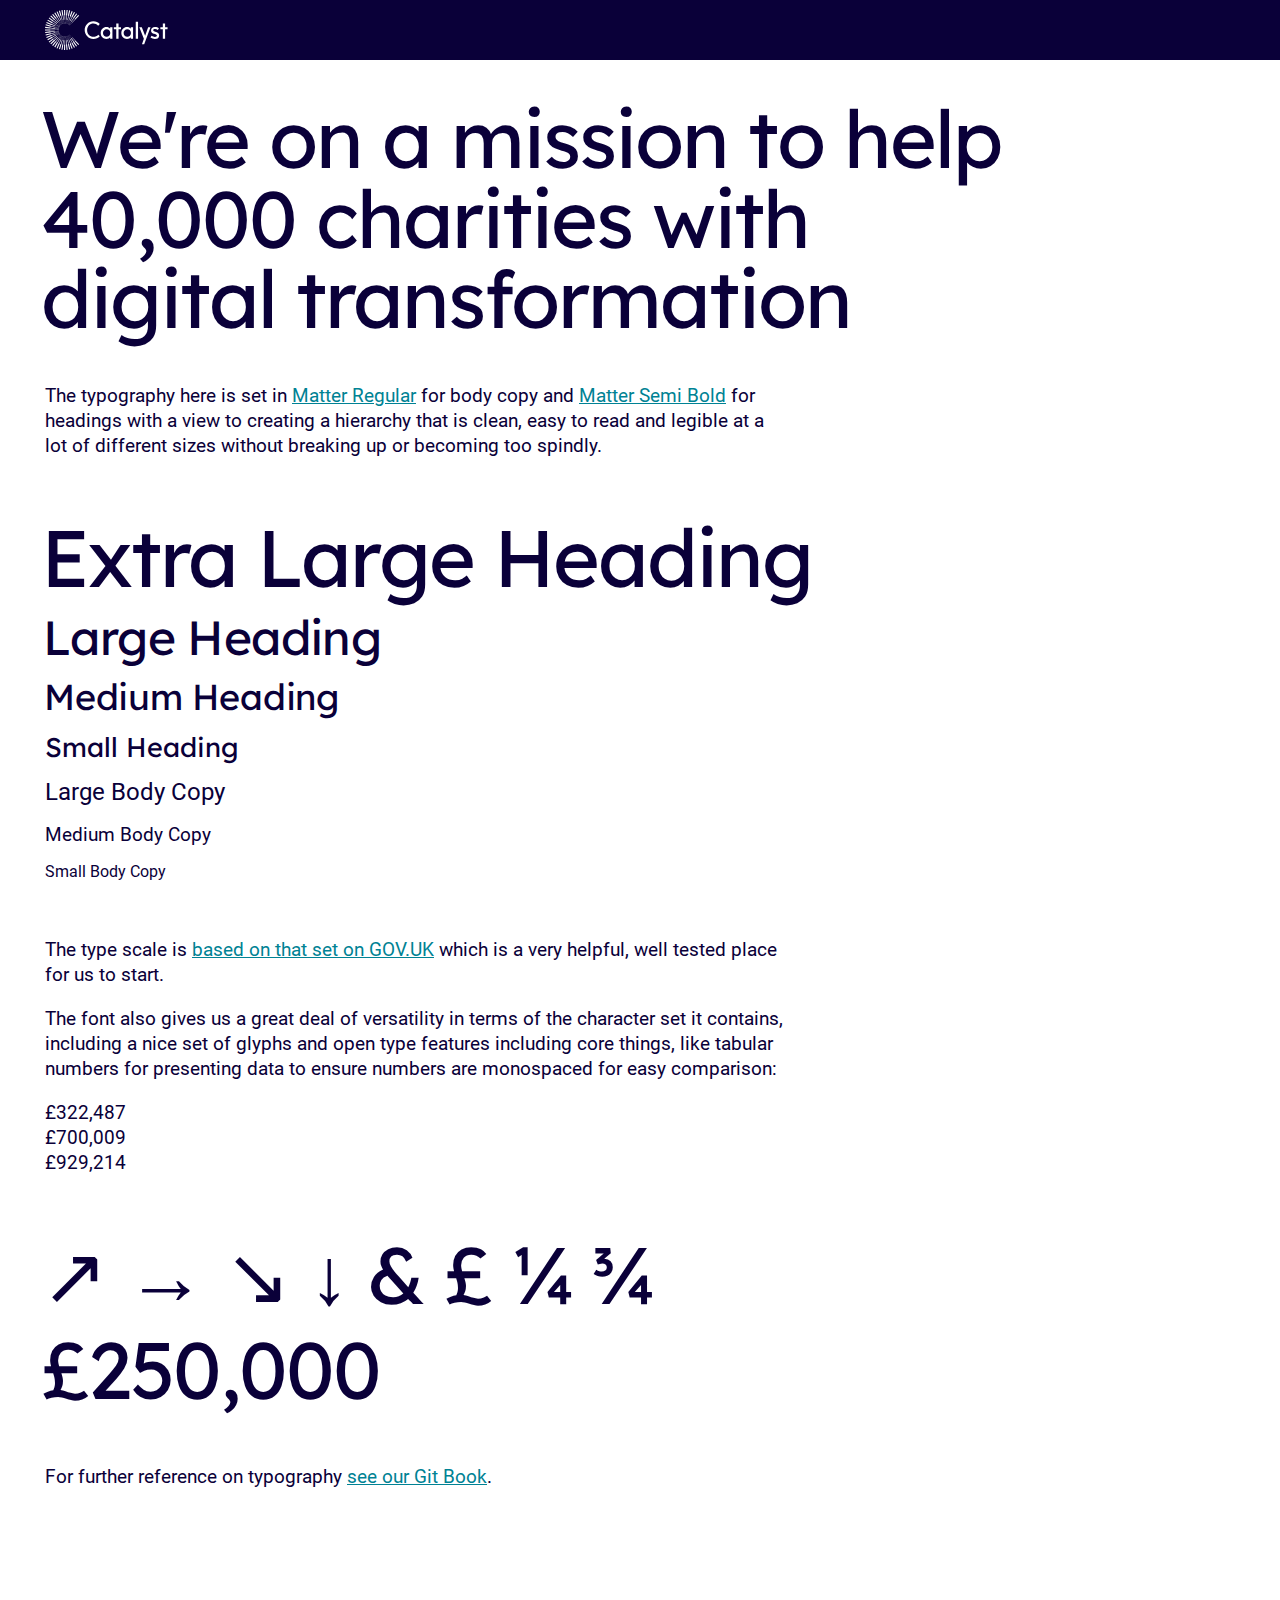
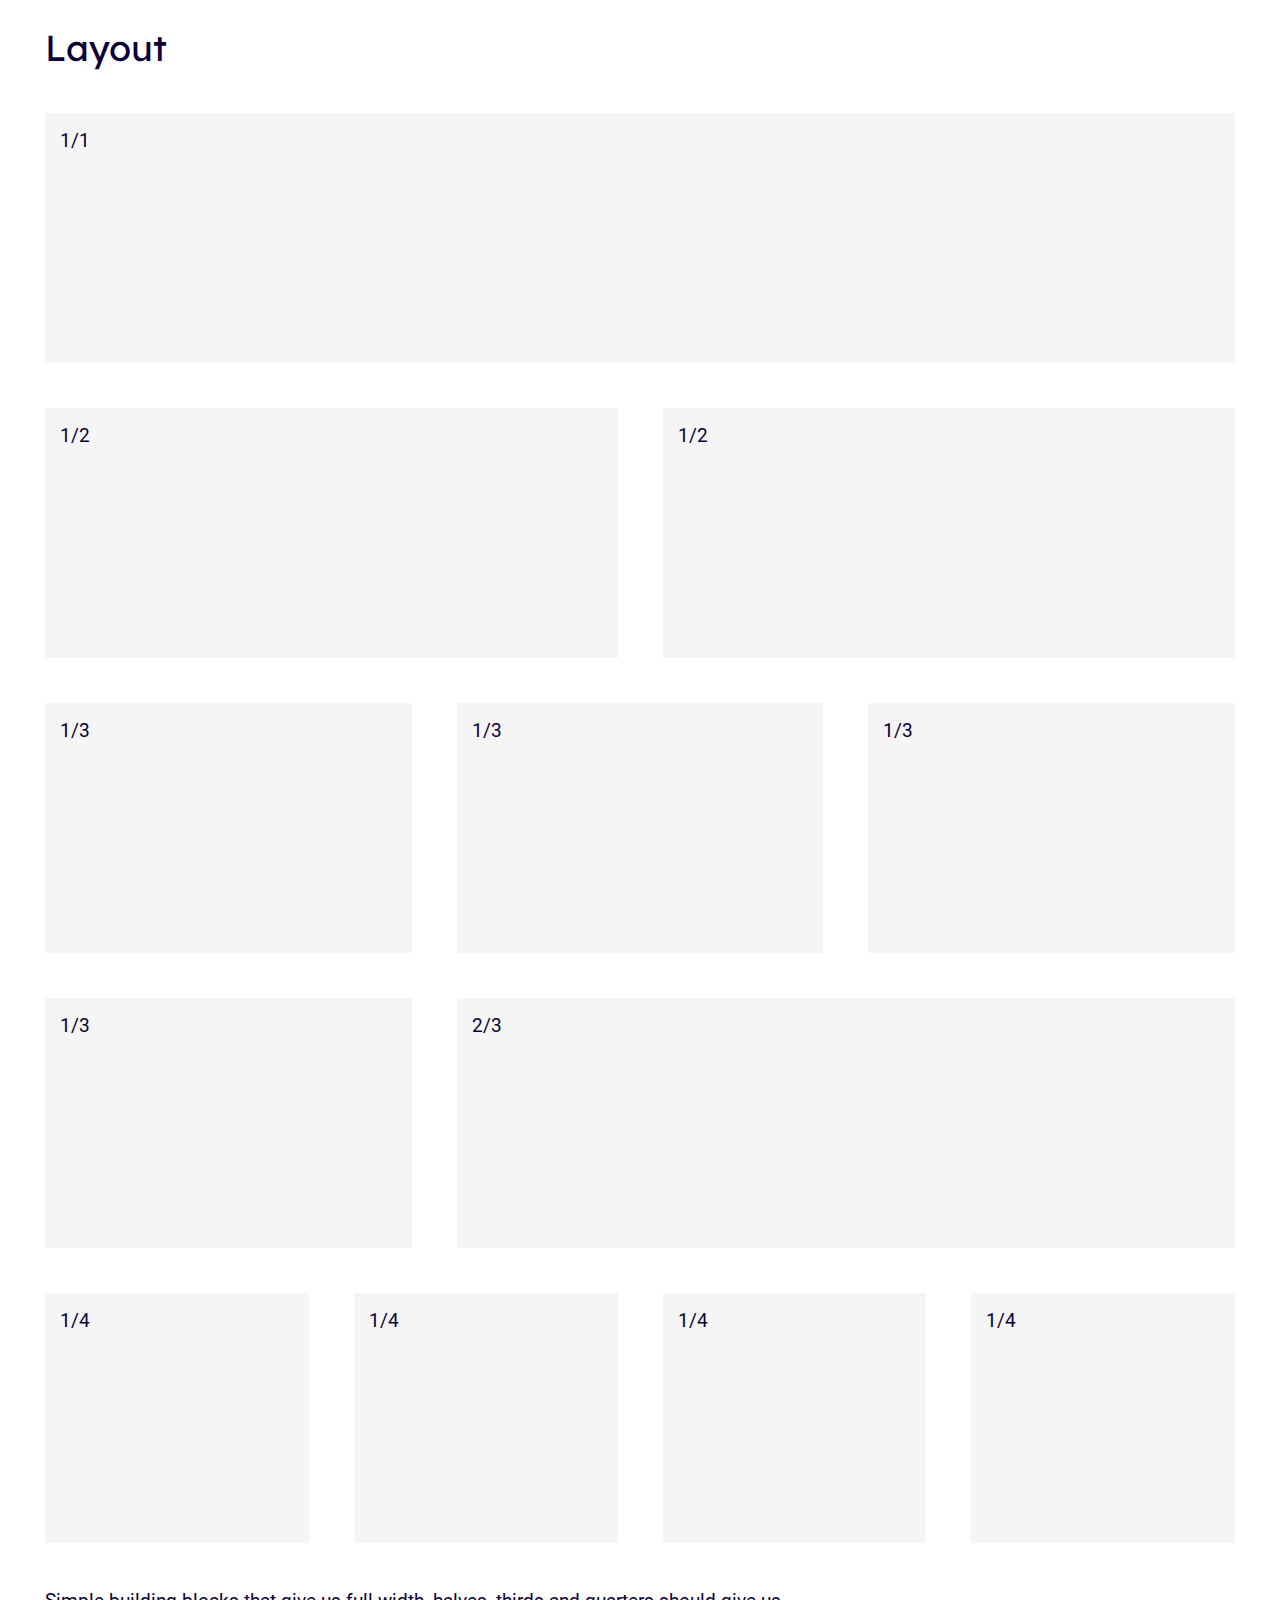
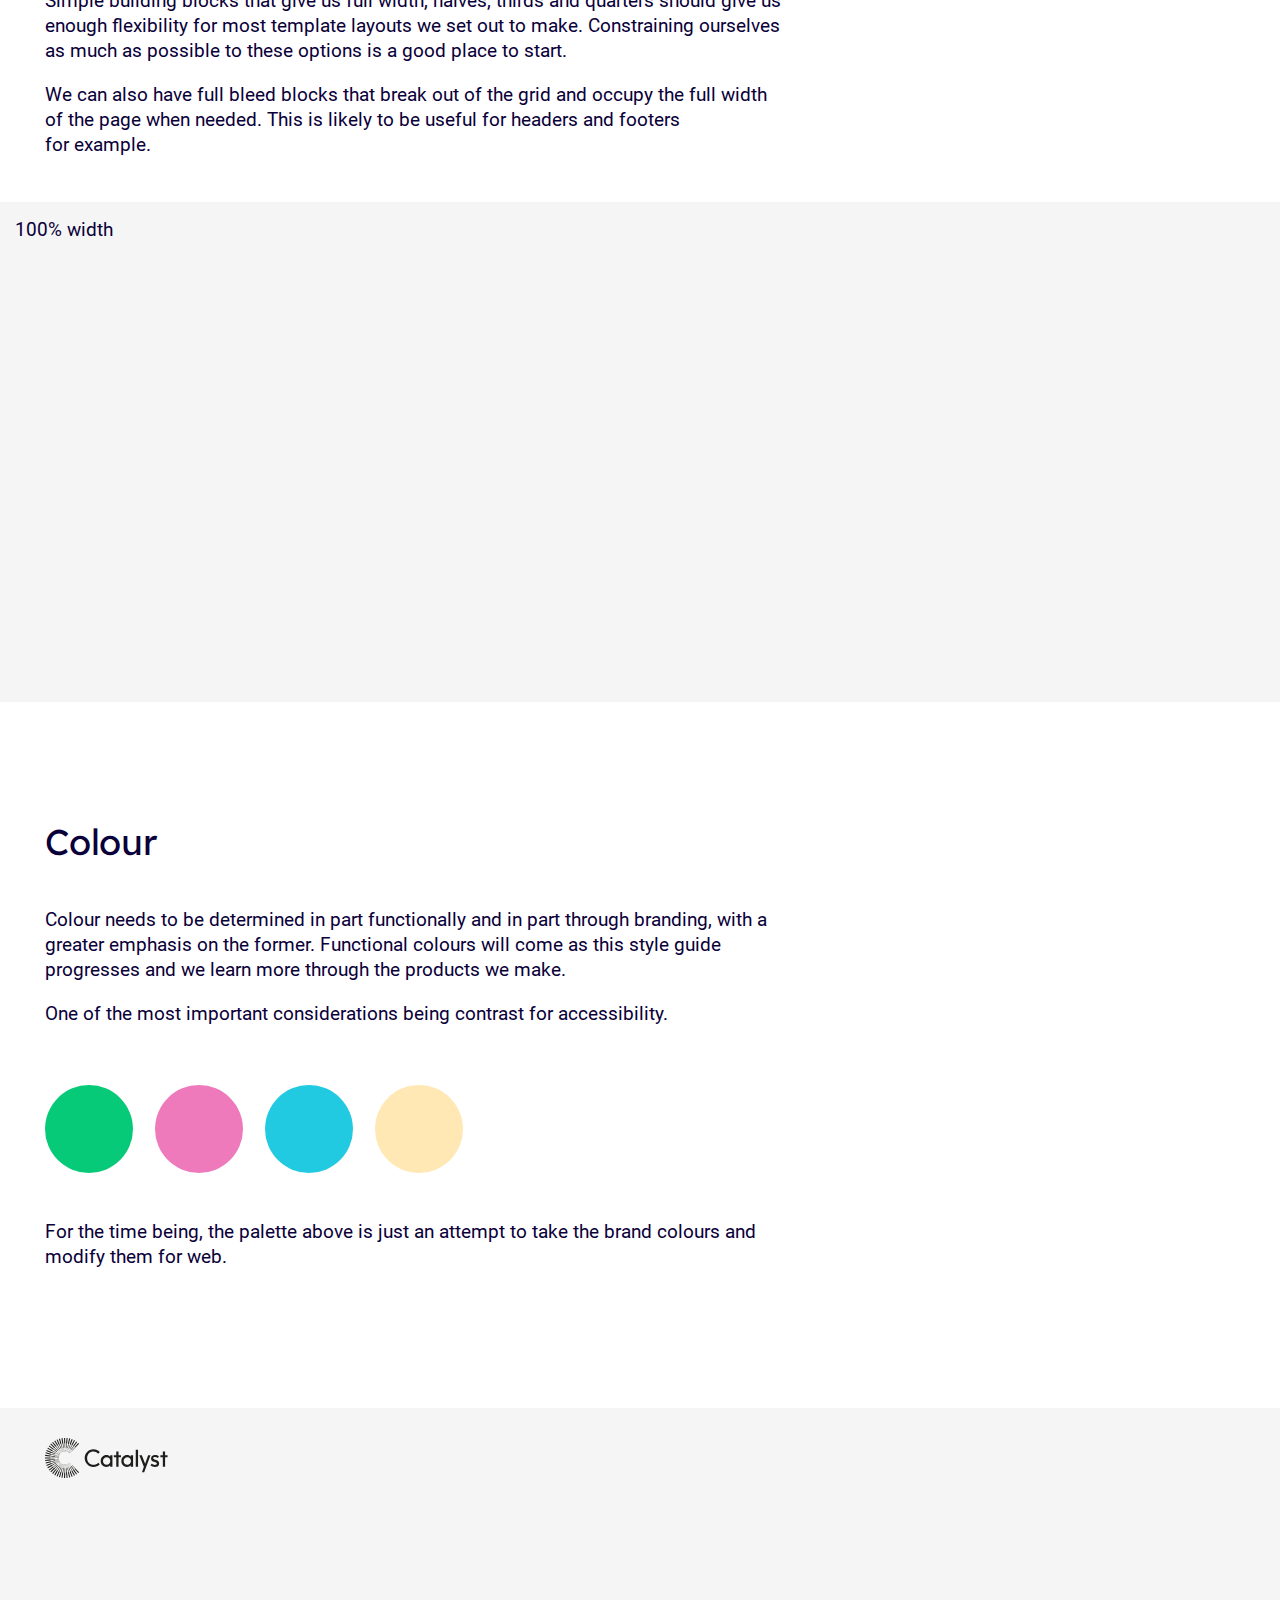
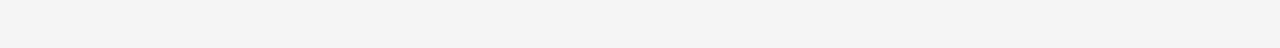
==== one-pager.html @ 68a0e873 "Update to use free Google fonts only" ====
<!doctype html>

<html lang="en">

<head>
  <meta charset="utf-8">
  <meta name="viewport" content="width=device-width, initial-scale=1.0, maximum-scale=1.0">
  <title>Catalyst — Style Guide</title>
  <meta name="description" content="">
  <meta name="author" content="">

  <link rel="stylesheet" href="assets/stylesheets/catalyst.css">

</head>

<body>

  <header class="header">
    <div class="grid-container">
      <div class="column-full-width">
        <div class="inner">
        <svg class="logo" xmlns="http://www.w3.org/2000/svg" viewBox="0 0 434.7 141.9">
          <path
            d="M32.3 35.7L18.9 22.6l2.6-2.7L35 33l-.4.4 11.1 11-.4.4 10 9.9-.4.4-10-9.9-.6.6-11.1-11-.9.9zM28.8 40l12.5 9.5.5-.6 11.1 8.5.4-.4-11.1-8.6.4-.4L30 38.5l.4-.5-15-11.3-2.3 3 15 11.3.7-1zm14.9-13.7l8 13.5.7-.4 7.1 12.1.5-.3-7.1-12.1.5-.3-8-13.5.5-.3-9.7-16.1-3.2 2L42.7 27l1-.7zm-5.5 4l9.6 12.4.7-.5 8.5 11 .5-.4-8.6-11.1.4-.3L39.7 29l.5-.4-11.7-14.7-3 2.3L37.2 31l1-.7zM18.8 71.8h15.7v-.7h14v-.6h-14v-.7H18.8V69H0v3.8h18.8v-1zm.3-6.8l15.5 2 .1-.7 13.9 1.8.1-.6-13.9-1.8.1-.7-15.6-2 .1-.9L.8 59.8l-.5 3.7L19 66l.1-1zm3.2-13.1l14.5 6 .3-.7 13 5.4.2-.5-13-5.4.2-.6-14.5-6 .3-.7L6 42.3l-1.4 3.5L22 52.9l.3-1zm-2 6.5l15.2 4 .2-.7 13.6 3.7.1-.6-13.6-3.6.2-.6-15.2-4 .2-.8-18.1-4.9-1 3.6L20 59.4l.3-1zm-.9 20.2l15.6-2-.1-.7 13.9-1.8-.1-.6-13.9 1.8-.1-.7-15.5 2-.2-.9L.4 78.1l.5 3.7 18.6-2.4-.1-.8zm70-56.6l-5.8 14.5 1 .4-5.3 13 .5.2 5.3-13 .3.1 5.8-14.6.2.1 6.7-17.5-3.5-1.3-6.8 17.5 1.6.6zm11.8 6.4l-9.3 12.5.9.6-8.5 11.2.5.4 8.5-11.2.2.2 9.4-12.6h.1l11-15.2-3-2.2-11 15.2 1.2 1.1zm-5.7-3.6l-7.6 13.6.9.5-7 12.2.5.3 7-12.2.3.1 7.6-13.6.1.1 8.9-16.5-3.2-1.8L94 24l1.5.8zm-45.8-1.6l6.1 14.4.8-.4 5.4 13 .5-.2-5.4-13 .5-.2-6.1-14.4.5-.2L44.4 5 41 6.5l7.5 17.2 1.2-.5zm56.8 9.5L95.6 43.9l.8.8-9.9 10 .4.4 33.9-34.7-2.8-2.6-12.8 13.7 1.3 1.2zM79 35.2l1 .2L76.4 49l.5.1 3.6-13.6.4.1 3.9-15.2.2.1 4.4-18.3-3.7-.9-4.4 18.3 1.5.4L79 35.2zM62.6 19.4l2.2 15.5 1-.1 1.9 13.9.6-.1-1.9-13.9.4-.1L64.6 19l.4-.1L62.2.4l-3.8.6 2.8 18.5 1.4-.1zM56 20.9L60.2 36l.9-.2 3.7 13.6.5-.1-3.7-13.6.4-.1-4.2-15.1.4-.1-5.1-18.2-3.6 1 5.2 18 1.3-.3zm18 27.7l1.8-13.9h.4l1.9-15.6h.3l2-18.7-3.8-.4-2 18.7 1.5.2-1.8 15.5 1 .1-1.8 13.9.5.2zm-48.8-2.8l13.6 7.8.4-.7 12.2 7 .3-.5-12.2-7 .3-.5-13.6-7.8.4-.6-16.3-9.3-1.9 3.3 16.3 9.3.5-1zm53 76.7l-2-15.5h-.4L74 93l-.6.1 1.8 13.9-1 .1 1.8 15.5-1.5.2 2 18.7 3.8-.4-2-18.7-.1.1zM20.8 85.2l15.2-4-.2-.6L49.4 77l-.1-.6L35.7 80l-.2-.7-15.2 4-.2-1-18.2 4.8 1 3.6 18.2-4.8-.3-.7zm50.8 22.2h-.4v-14h-.6v14h-1l-.2 15.6h-1.5l-.4 18.8 3.8.1.4-18.8h-.3l.2-15.7zm13.2 13.8L81 106l-.4.1L77 92.5l-.5.1 3.6 13.6-1 .2 3.8 15.1-1.5.4 4.4 18.3 3.7-.9-4.5-18.2-.2.1zM66.4 107l1.8-13.9-.5-.1-1.9 13.9-1-.1-2.2 15.5-1.4-.2-2.8 18.6 3.7.6 2.8-18.6-.4-.1 2.2-15.6h-.3zm36.5 5.1l-9.4-12.5-.2.2-8.5-11.2-.5.4 8.5 11.2-.9.6 9.2 12.5-1.4 1 11 15.2 3-2.2-10.8-15.2zM86.6 87l9.9 10-.8.8 10.9 11.2-1.3 1.2 12.8 13.7 2.8-2.6L87 86.6l-.4.4zm4.6 32l-5.9-14.6-.3.1-5.3-13-.5.2 5.3 13-1 .4 5.8 14.5-1.5.6 6.7 17.5 3.5-1.3-6.7-17.5-.1.1zm6.1-3l-7.6-13.7-.3.2-7-12.2-.5.3 7 12.2-.9.5 7.6 13.7-1.5.8 8.9 16.5 3.3-1.8-8.9-16.5h-.1zM67.6 0l.4 18.8h1.5l.2 15.6h1v14h.6v-14h.4l-.2-15.7h.3L71.4 0h-3.8zm-5.4 106.3l-.4-.1 3.7-13.6-.5-.1-3.8 13.5-.9-.2-4.2 15.1-1.3-.4-5.2 18 3.6 1 5.2-18-.4-.1 4.2-15.1zm-27.6 2l11.1-11-.4-.4 10-9.9-.4-.4-10 9.8-.6-.6-11.1 11-.8-.9L19 119l2.6 2.7 13.4-13-.4-.4zm-4.5-5l12.5-9.5-.4-.5 11.1-8.5-.3-.4-11.1 8.5-.5-.6-12.5 9.5-.7-.9-15 11.3 2.3 3 15-11.3-.4-.6zm-7-11.6l14.5-6-.2-.6 13-5.4-.2-.5-13 5.4-.3-.7-14.5 5.9-.4-1L4.6 96 6 99.5l17.4-7.1-.3-.7zm3.1 6l13.6-7.8-.3-.5 12.2-7-.3-.5-12.2 7-.4-.7-13.6 7.7-.5-1-16.3 9.3 1.9 3.3 16.3-9.3-.4-.5zm25.3 21.7l6.1-14.4-.5-.2 5.4-13-.5-.2-5.4 13-.8-.4-6.1 14.4-1.2-.5-7.5 17.2 3.5 1.5 7.4-17.4h-.4zm-6.1-3l8-13.5-.5-.3 7-12.2-.5-.3-7.1 12.1-.7-.4-8 13.5-1.1-.7-9.5 16.2 3.3 1.9 9.6-16.1-.5-.2zm-5.6-3.7l9.6-12.4-.4-.3 8.6-11.1-.5-.4-8.6 11.1-.7-.5-9.7 12.3-1-.8-11.6 14.8 3 2.3L40.2 113l-.4-.3zm131.6-9.9c9.7 0 17.3-3.4 23-9.8l-5.5-5.4c-4.5 4.9-10.8 7.7-17.5 7.5-11.9 0-22-10.1-22-23.5 0-14.2 10.4-23.8 22.2-23.8 7 0 12.1 2.4 17 7.7l5.8-5.4c-6.2-6.6-13.4-9.8-22.9-9.8-17.2.3-31 14.5-30.7 31.7.3 16.9 13.8 30.5 30.6 30.8zm133-1.1h8.1V61.4h-8.2l.1 4.8c-2.9-3.3-7.5-5.6-13.8-5.6-10.3 0-19.8 8.6-19.8 21 0 12.2 9.2 21.1 19.8 21.1 6.3 0 10.9-2.3 13.8-5.6v4.6zm-12.3-6.4c-7.5 0-13.1-5.9-13.1-13.7 0-7.3 5.3-13.6 13.1-13.6 7.4 0 12.8 6 12.8 13.6-.1 7.6-5.5 13.6-12.8 13.7zm29.9 6.4h8.1V41.6h-8.2l.1 60.1zm67.6 1c9.9 0 15.4-4.4 15.4-12.6 0-15.4-21-10-21-17.9 0-2.6 1.9-4.5 6.5-4.5 3.5 0 6.9 1.1 9.8 3.1l3.9-5.9c-3.4-2.8-8.6-4.4-14-4.4-8.4 0-14 4.7-14 11.9 0 15.6 20.9 9.5 20.9 18.4 0 3.4-2.7 4.7-7.2 4.7-4.3-.1-8.5-1.5-12-4.2l-3.6 6.5c4.4 3.2 9.8 4.9 15.3 4.9zm36.5-41.3V47.8H418v13.6h-8.7v7.3h8.7v33h8.1v-33h8.7v-7.3h-8.7zm-60.2 0l-10.7 29.8-11.7-29.8h-8.9l16.1 40.6-6.7 19.3h7.9l22.4-59.9h-8.4zm-134.8 40.3h8.1V61.4h-8.1l.1 4.8c-2.9-3.3-7.5-5.6-13.8-5.6-10.4 0-19.8 8.6-19.8 21 0 12.2 9.2 21.1 19.8 21.1 6.3 0 10.9-2.3 13.8-5.6l-.1 4.6zm-12.3-6.5c-7.5 0-13.1-5.9-13.1-13.7 0-7.3 5.4-13.6 13.1-13.6 7.4 0 12.8 6 12.8 13.6-.1 7.7-5.5 13.7-12.8 13.7zm42.1-33.8V47.8h-8.1v13.6h-8.6v7.3h8.6v33h8.1v-33h8.7v-7.3h-8.7z"
            fill="#fff" /></svg>
        </div>
      </div>
    </div>
  </header>

  <main class="main">
    <section class="proto-style-block typography">
      <div class="grid-container">
        <div class="column-full-width">
          <div class="inner">
            <h1 class="heading-extra-large proto-spacer">We're on a mission to help 40,000 charities with digital transformation</h1>
            <p>The typography here is set in <a href="https://displaay.net/typeface/matter/" target="_blank">Matter Regular</a> for body copy and <a href="https://displaay.net/typeface/matter/" target="_blank">Matter Semi Bold</a> for headings with a view to creating a hierarchy that is clean, easy to read and legible at a lot of different sizes without breaking up or becoming too spindly.</p>
            <div class="type">
              <p class="heading-extra-large proto-spacer">Extra Large Heading</p>
              <p class="heading-large proto-spacer">Large Heading</p>
              <p class="heading-medium proto-spacer">Medium Heading</p>
              <p class="heading-small proto-spacer">Small Heading</p>
              <p class="body-copy-large proto-spacer">Large Body Copy</p>
              <p class="body-copy-medium proto-spacer">Medium Body Copy</p>
              <p class="body-copy-small proto-spacer">Small Body Copy</p>
            </div>
            <p>The type scale is <a href="https://design-system.service.gov.uk/styles/typography/#font-override-classes" target="_blank">based on that set on GOV.UK</a> which is a very helpful, well tested place for us to start.</p>
            <p>The font also gives us a great deal of versatility in terms of the character set it contains, including a nice set of glyphs and open type features including core things, like tabular numbers for presenting data to ensure numbers are monospaced for easy&nbsp;comparison:</p>
            <p>&pound;<span class="tabular-numbers">322</span>,<span class="tabular-numbers">487</span><br />
            &pound;<span class="tabular-numbers">700</span>,<span class="tabular-numbers">009</span><br />
            &pound;<span class="tabular-numbers">929</span>,<span class="tabular-numbers">214</span></p>
            <div class="type">
              <p class="heading-extra-large proto-spacer">&#x2197; &#x2192; &#x2198; &#x2193; &#x0026; &#x00A3; &#x00BC; &#x00BE;</p>
              <p class="heading-extra-large proto-spacer">&pound;250,000</p>
            </div>
            <p>For further reference on typography <a href="https://futurefabric.gitbook.io/product-design-guidance/typography" target="_blank">see our Git Book</a>.</p>
          </div>
        </div>
      </div>
    </section>
  </main>

  <section class="proto-style-block layout">

    <div class="grid-container">
      <div class="column-full-width">
        <div class="inner">
          <h2 class="proto-spacer">Layout</h2>
        </div>
      </div>
    </div>

    <div class="grid-container">
      <div class="column-full-width">
        <div class="inner proto-background proto-spacer">
          1/1
        </div>
      </div>
    </div>

    <div class="grid-container">
      <div class="column-one-half">
        <div class="inner proto-background proto-spacer">
          1/2
        </div>
      </div>
      <div class="column-one-half">
        <div class="inner proto-background proto-spacer">
          1/2
        </div>
      </div>
    </div>

    <div class="grid-container">
      <div class="column-one-third ">
        <div class="inner proto-background proto-spacer">
          1/3
        </div>
      </div>
      <div class="column-one-third">
        <div class="inner proto-background proto-spacer">
          1/3
        </div>
      </div>
      <div class="column-one-third">
        <div class="inner proto-background proto-spacer">
          1/3
        </div>
      </div>
    </div>

    <div class="grid-container">
      <div class="column-one-third">
        <div class="inner proto-background proto-spacer">
          1/3
        </div>
      </div>
      <div class="column-two-thirds">
        <div class="inner proto-background proto-spacer">
          2/3
        </div>
      </div>
    </div>

    <div class="grid-container">
      <div class="column-one-quarter ">
        <div class="inner proto-background proto-spacer">
          1/4
        </div>
      </div>
      <div class="column-one-quarter ">
        <div class="inner proto-background proto-spacer">
          1/4
        </div>
      </div>
      <div class="column-one-quarter ">
        <div class="inner proto-background proto-spacer">
          1/4
        </div>
      </div>
      <div class="column-one-quarter ">
        <div class="inner proto-background proto-spacer">
          1/4
        </div>
      </div>
    </div>

    <div class="grid-container">
      <div class="column-full-width">
        <div class="inner proto-spacer">
          <p>Simple building blocks that give us full width, halves, thirds and quarters should give us enough flexibility for most template layouts we set out to make. Constraining ourselves as much as possible to these options is a good place to start.</p>
          <p>We can also have full bleed blocks that break out of the grid and occupy the full width of the page when needed. This is likely to be useful for headers and footers for&nbsp;example.</p>
        </div>
      </div>
    </div>

    <div class="">
      <div class="inner proto-background tall proto-spacer">
        100% width
      </div>
    </div>

  </section>
  
  <section class="proto-style-block colour">
    <div class="grid-container">
      <div class="column-full-width">
        <div class="inner">
          <h2 class="proto-spacer">Colour</h2>
          <p>Colour needs to be determined in part functionally and in part through branding, with a greater emphasis on the former. Functional colours will come as this style guide progresses and we learn more through the products we make.</p>
          <p>One of the most important considerations being contrast for accessibility.</p>
          <div class="colors">
            <div class="color-swatch color-5"></div>
            <div class="color-swatch color-2"></div>
            <div class="color-swatch color-3"></div>
            <div class="color-swatch color-4"></div>
          </div>
          <p>For the time being, the palette above is just an attempt to take the brand colours and modify them for web. </p>
        </div>
      </div>
    </div>
  </section>
  </main>

  <footer class="footer">
    <div class="grid-container">
      <div class="column-full-width">
        <div class="inner">
        <svg class="logo" xmlns="http://www.w3.org/2000/svg" viewBox="0 0 434.7 141.9">
          <path
            d="M32.3 35.7L18.9 22.6l2.6-2.7L35 33l-.4.4 11.1 11-.4.4 10 9.9-.4.4-10-9.9-.6.6-11.1-11-.9.9zM28.8 40l12.5 9.5.5-.6 11.1 8.5.4-.4-11.1-8.6.4-.4L30 38.5l.4-.5-15-11.3-2.3 3 15 11.3.7-1zm14.9-13.7l8 13.5.7-.4 7.1 12.1.5-.3-7.1-12.1.5-.3-8-13.5.5-.3-9.7-16.1-3.2 2L42.7 27l1-.7zm-5.5 4l9.6 12.4.7-.5 8.5 11 .5-.4-8.6-11.1.4-.3L39.7 29l.5-.4-11.7-14.7-3 2.3L37.2 31l1-.7zM18.8 71.8h15.7v-.7h14v-.6h-14v-.7H18.8V69H0v3.8h18.8v-1zm.3-6.8l15.5 2 .1-.7 13.9 1.8.1-.6-13.9-1.8.1-.7-15.6-2 .1-.9L.8 59.8l-.5 3.7L19 66l.1-1zm3.2-13.1l14.5 6 .3-.7 13 5.4.2-.5-13-5.4.2-.6-14.5-6 .3-.7L6 42.3l-1.4 3.5L22 52.9l.3-1zm-2 6.5l15.2 4 .2-.7 13.6 3.7.1-.6-13.6-3.6.2-.6-15.2-4 .2-.8-18.1-4.9-1 3.6L20 59.4l.3-1zm-.9 20.2l15.6-2-.1-.7 13.9-1.8-.1-.6-13.9 1.8-.1-.7-15.5 2-.2-.9L.4 78.1l.5 3.7 18.6-2.4-.1-.8zm70-56.6l-5.8 14.5 1 .4-5.3 13 .5.2 5.3-13 .3.1 5.8-14.6.2.1 6.7-17.5-3.5-1.3-6.8 17.5 1.6.6zm11.8 6.4l-9.3 12.5.9.6-8.5 11.2.5.4 8.5-11.2.2.2 9.4-12.6h.1l11-15.2-3-2.2-11 15.2 1.2 1.1zm-5.7-3.6l-7.6 13.6.9.5-7 12.2.5.3 7-12.2.3.1 7.6-13.6.1.1 8.9-16.5-3.2-1.8L94 24l1.5.8zm-45.8-1.6l6.1 14.4.8-.4 5.4 13 .5-.2-5.4-13 .5-.2-6.1-14.4.5-.2L44.4 5 41 6.5l7.5 17.2 1.2-.5zm56.8 9.5L95.6 43.9l.8.8-9.9 10 .4.4 33.9-34.7-2.8-2.6-12.8 13.7 1.3 1.2zM79 35.2l1 .2L76.4 49l.5.1 3.6-13.6.4.1 3.9-15.2.2.1 4.4-18.3-3.7-.9-4.4 18.3 1.5.4L79 35.2zM62.6 19.4l2.2 15.5 1-.1 1.9 13.9.6-.1-1.9-13.9.4-.1L64.6 19l.4-.1L62.2.4l-3.8.6 2.8 18.5 1.4-.1zM56 20.9L60.2 36l.9-.2 3.7 13.6.5-.1-3.7-13.6.4-.1-4.2-15.1.4-.1-5.1-18.2-3.6 1 5.2 18 1.3-.3zm18 27.7l1.8-13.9h.4l1.9-15.6h.3l2-18.7-3.8-.4-2 18.7 1.5.2-1.8 15.5 1 .1-1.8 13.9.5.2zm-48.8-2.8l13.6 7.8.4-.7 12.2 7 .3-.5-12.2-7 .3-.5-13.6-7.8.4-.6-16.3-9.3-1.9 3.3 16.3 9.3.5-1zm53 76.7l-2-15.5h-.4L74 93l-.6.1 1.8 13.9-1 .1 1.8 15.5-1.5.2 2 18.7 3.8-.4-2-18.7-.1.1zM20.8 85.2l15.2-4-.2-.6L49.4 77l-.1-.6L35.7 80l-.2-.7-15.2 4-.2-1-18.2 4.8 1 3.6 18.2-4.8-.3-.7zm50.8 22.2h-.4v-14h-.6v14h-1l-.2 15.6h-1.5l-.4 18.8 3.8.1.4-18.8h-.3l.2-15.7zm13.2 13.8L81 106l-.4.1L77 92.5l-.5.1 3.6 13.6-1 .2 3.8 15.1-1.5.4 4.4 18.3 3.7-.9-4.5-18.2-.2.1zM66.4 107l1.8-13.9-.5-.1-1.9 13.9-1-.1-2.2 15.5-1.4-.2-2.8 18.6 3.7.6 2.8-18.6-.4-.1 2.2-15.6h-.3zm36.5 5.1l-9.4-12.5-.2.2-8.5-11.2-.5.4 8.5 11.2-.9.6 9.2 12.5-1.4 1 11 15.2 3-2.2-10.8-15.2zM86.6 87l9.9 10-.8.8 10.9 11.2-1.3 1.2 12.8 13.7 2.8-2.6L87 86.6l-.4.4zm4.6 32l-5.9-14.6-.3.1-5.3-13-.5.2 5.3 13-1 .4 5.8 14.5-1.5.6 6.7 17.5 3.5-1.3-6.7-17.5-.1.1zm6.1-3l-7.6-13.7-.3.2-7-12.2-.5.3 7 12.2-.9.5 7.6 13.7-1.5.8 8.9 16.5 3.3-1.8-8.9-16.5h-.1zM67.6 0l.4 18.8h1.5l.2 15.6h1v14h.6v-14h.4l-.2-15.7h.3L71.4 0h-3.8zm-5.4 106.3l-.4-.1 3.7-13.6-.5-.1-3.8 13.5-.9-.2-4.2 15.1-1.3-.4-5.2 18 3.6 1 5.2-18-.4-.1 4.2-15.1zm-27.6 2l11.1-11-.4-.4 10-9.9-.4-.4-10 9.8-.6-.6-11.1 11-.8-.9L19 119l2.6 2.7 13.4-13-.4-.4zm-4.5-5l12.5-9.5-.4-.5 11.1-8.5-.3-.4-11.1 8.5-.5-.6-12.5 9.5-.7-.9-15 11.3 2.3 3 15-11.3-.4-.6zm-7-11.6l14.5-6-.2-.6 13-5.4-.2-.5-13 5.4-.3-.7-14.5 5.9-.4-1L4.6 96 6 99.5l17.4-7.1-.3-.7zm3.1 6l13.6-7.8-.3-.5 12.2-7-.3-.5-12.2 7-.4-.7-13.6 7.7-.5-1-16.3 9.3 1.9 3.3 16.3-9.3-.4-.5zm25.3 21.7l6.1-14.4-.5-.2 5.4-13-.5-.2-5.4 13-.8-.4-6.1 14.4-1.2-.5-7.5 17.2 3.5 1.5 7.4-17.4h-.4zm-6.1-3l8-13.5-.5-.3 7-12.2-.5-.3-7.1 12.1-.7-.4-8 13.5-1.1-.7-9.5 16.2 3.3 1.9 9.6-16.1-.5-.2zm-5.6-3.7l9.6-12.4-.4-.3 8.6-11.1-.5-.4-8.6 11.1-.7-.5-9.7 12.3-1-.8-11.6 14.8 3 2.3L40.2 113l-.4-.3zm131.6-9.9c9.7 0 17.3-3.4 23-9.8l-5.5-5.4c-4.5 4.9-10.8 7.7-17.5 7.5-11.9 0-22-10.1-22-23.5 0-14.2 10.4-23.8 22.2-23.8 7 0 12.1 2.4 17 7.7l5.8-5.4c-6.2-6.6-13.4-9.8-22.9-9.8-17.2.3-31 14.5-30.7 31.7.3 16.9 13.8 30.5 30.6 30.8zm133-1.1h8.1V61.4h-8.2l.1 4.8c-2.9-3.3-7.5-5.6-13.8-5.6-10.3 0-19.8 8.6-19.8 21 0 12.2 9.2 21.1 19.8 21.1 6.3 0 10.9-2.3 13.8-5.6v4.6zm-12.3-6.4c-7.5 0-13.1-5.9-13.1-13.7 0-7.3 5.3-13.6 13.1-13.6 7.4 0 12.8 6 12.8 13.6-.1 7.6-5.5 13.6-12.8 13.7zm29.9 6.4h8.1V41.6h-8.2l.1 60.1zm67.6 1c9.9 0 15.4-4.4 15.4-12.6 0-15.4-21-10-21-17.9 0-2.6 1.9-4.5 6.5-4.5 3.5 0 6.9 1.1 9.8 3.1l3.9-5.9c-3.4-2.8-8.6-4.4-14-4.4-8.4 0-14 4.7-14 11.9 0 15.6 20.9 9.5 20.9 18.4 0 3.4-2.7 4.7-7.2 4.7-4.3-.1-8.5-1.5-12-4.2l-3.6 6.5c4.4 3.2 9.8 4.9 15.3 4.9zm36.5-41.3V47.8H418v13.6h-8.7v7.3h8.7v33h8.1v-33h8.7v-7.3h-8.7zm-60.2 0l-10.7 29.8-11.7-29.8h-8.9l16.1 40.6-6.7 19.3h7.9l22.4-59.9h-8.4zm-134.8 40.3h8.1V61.4h-8.1l.1 4.8c-2.9-3.3-7.5-5.6-13.8-5.6-10.4 0-19.8 8.6-19.8 21 0 12.2 9.2 21.1 19.8 21.1 6.3 0 10.9-2.3 13.8-5.6l-.1 4.6zm-12.3-6.5c-7.5 0-13.1-5.9-13.1-13.7 0-7.3 5.4-13.6 13.1-13.6 7.4 0 12.8 6 12.8 13.6-.1 7.7-5.5 13.7-12.8 13.7zm42.1-33.8V47.8h-8.1v13.6h-8.6v7.3h8.6v33h8.1v-33h8.7v-7.3h-8.7z"
            fill="#1e1e1c" /></svg>
        </div>
      </div>
    </div>
  </footer>

</body>

</html>


<!-- <h1 class="extra-large">Heading extra large</h1>
<h1>Heading large</h1>
<p>You can add your own services to this library and tell us what common patterns they use. There’s also an opportunity
  to
  provide extra details like what <a href="#">steps they include</a>, what type of organisation they sit in or what type
  of life event
  they are part of.</p>

<div class="colors">
  <div class="color-swatch color-5"></div>
  <div class="color-swatch color-2"></div>
  <div class="color-swatch color-3"></div>
  <div class="color-swatch color-4"></div>
</div>


<h2>&#x2198; Heading medium</h2>
<p>You can add your own services to this library and tell us what common patterns they use. There’s also an opportunity
  to
  provide extra details like what <a href="#">steps they include</a>, what type of organisation they sit in or what type
  of life event
  they are part of.</p>
<h3>Heading small</h3>
<p>You can add your own services to this library and tell us what common patterns they use. There’s also an opportunity
  to
  provide extra details like what <a href="#">steps they include</a>, what type of organisation they sit in or what type
  of life event
  they are part of.</p>
<p class="small">You can add your own services to this library.</p>

<ul>
  <li>List item 1</li>
  <li>List item 2
    <ul>
      <li>List item 2.1</li>
      <li>List item 2.2</li>
    </ul>
  </li>
  <li>List item 3</li>
</ul> -->
---- assets/stylesheets/catalyst.css ----
.color-1 {
  background-color: #ff5c5c; }

.color-2 {
  background-color: #ee7abb; }

.color-3 {
  background-color: #22cae1; }

.color-4 {
  background-color: #ffe8b4; }

.color-5 {
  background-color: #07ca78; }

/* http://meyerweb.com/eric/tools/css/reset/ 
   v2.0b1 | 201101 
   NOTE: WORK IN PROGRESS
   USE WITH CAUTION AND TEST WITH ABANDON */
html, body, div, span, applet, object, iframe,
h1, h2, h3, h4, h5, h6, p, blockquote, pre,
a, abbr, acronym, address, big, cite, code,
del, dfn, em, img, ins, kbd, q, s, samp,
small, strike, strong, sub, sup, tt, var,
b, u, i, center,
dl, dt, dd, ol, ul, li,
fieldset, form, label, legend,
table, caption, tbody, tfoot, thead, tr, th, td,
article, aside, canvas, details, figcaption, figure,
footer, header, hgroup, menu, nav, section, summary,
time, mark, audio, video {
  margin: 0;
  padding: 0;
  border: 0;
  outline: 0;
  font: inherit;
  vertical-align: baseline; }

/* HTML5 display-role reset for older browsers */
article, aside, details, figcaption, figure,
footer, header, hgroup, menu, nav, section {
  display: block; }

body {
  line-height: 1; }

blockquote, q {
  quotes: none; }

blockquote:before, blockquote:after,
q:before, q:after {
  content: '';
  content: none; }

:focus {
  outline: -webkit-focus-ring-color auto 5px; }

/* remember to highlight inserts somehow! */
ins {
  text-decoration: none; }

del {
  text-decoration: line-through; }

table {
  border-collapse: collapse;
  border-spacing: 0; }

* {
  box-sizing: border-box;
  image-rendering: optimizeQuality;
  text-size-adjust: none;
  text-rendering: optimizeLegibility;
  -moz-osx-font-smoothing: grayscale;
  -webkit-font-smoothing: antialiased; }

.grid-container {
  margin: 0 auto;
  max-width: 1280px;
  padding: 0 7.5px; }
  @media screen and (min-width: 600px) {
    .grid-container {
      padding: 0 15px; } }
  @media screen and (min-width: 960px) {
    .grid-container {
      padding: 0 22.5px; } }
  @media screen and (min-width: 1200px) {
    .grid-container {
      padding: 0 22.5px; } }
  .grid-container:after {
    content: "";
    display: table;
    clear: both; }
  .grid-container [class*='column-'],
  .grid-container .grid-column {
    float: left;
    padding: 0 7.5px; }
    @media screen and (min-width: 600px) {
      .grid-container [class*='column-'],
      .grid-container .grid-column {
        padding: 0 15px; } }
    @media screen and (min-width: 960px) {
      .grid-container [class*='column-'],
      .grid-container .grid-column {
        padding: 0 22.5px; } }
    @media screen and (min-width: 1200px) {
      .grid-container [class*='column-'],
      .grid-container .grid-column {
        padding: 0 22.5px; } }

.column-full-width {
  width: 100%; }

.column-one-half {
  width: 50%; }

.column-one-third {
  width: 33.33%; }

.column-two-thirds {
  width: 66.66%; }

.column-one-quarter {
  width: 25%; }

.column-three-quarters {
  width: 75%; }

@font-face {
  font-family: 'Montserrat-Light';
  font-weight: 400;
  font-style: normal;
  src: url("../fonts/Montserrat-Light.ttf") format("truetype"); }

@font-face {
  font-family: 'Montserrat-Regular';
  font-weight: 400;
  font-style: normal;
  src: url("../fonts/Montserrat-Regular.ttf") format("truetype"); }

@font-face {
  font-family: 'Montserrat-Bold';
  font-weight: 700;
  font-style: normal;
  src: url("../fonts/Montserrat-Bold.ttf") format("truetype"); }

@font-face {
  font-family: 'Matter-Regular';
  font-weight: 400;
  font-style: normal;
  src: url("../fonts/Matter-Regular.woff2") format("woff2"), url("../fonts/Matter-Regular.woff") format("woff"); }

@font-face {
  font-family: 'Matter-SemiBold';
  font-weight: 400;
  font-style: normal;
  src: url("../fonts/Matter-SemiBold.woff2") format("woff2"), url("../fonts/Matter-SemiBold.woff") format("woff"); }

@font-face {
  font-family: 'Questrial-Regular';
  font-weight: 400;
  font-style: normal;
  src: url("../fonts/Questrial-Regular.ttf") format("truetype"); }

@font-face {
  font-family: 'Roboto-Regular';
  font-weight: 400;
  font-style: normal;
  src: url("../fonts/Roboto-Regular.ttf") format("truetype"); }

@font-face {
  font-family: 'Roboto-Medium';
  font-weight: 400;
  font-style: normal;
  src: url("../fonts/Roboto-Medium.ttf") format("truetype"); }

@font-face {
  font-family: 'LexendDeca-Regular';
  font-weight: 400;
  font-style: normal;
  src: url("../fonts/LexendDeca-Regular.ttf") format("truetype"); }

body {
  font-size: 16px;
  line-height: 20px;
  color: #0a0039;
  font-family: "Roboto-Regular", -apple-system, BlinkMacSystemFont, "Helvetica Neue", Helvetica, Arial, sans-serif;
  margin: 0; }
  @media screen and (min-width: 600px) {
    body {
      font-size: 19px;
      line-height: 25px; } }

.logo {
  display: block;
  height: 40px; }

.header {
  padding: 10px 0;
  margin-bottom: 2em;
  max-height: 60px;
  background-color: #0a0039; }

.footer {
  padding: 30px 0;
  margin-top: 2em;
  min-height: 240px;
  background-color: #f5f5f5; }

.type,
.colors {
  display: inline-block;
  margin-top: 40px;
  margin-bottom: 40px; }

.type p {
  margin-bottom: 15px; }

.color-swatch {
  border-radius: 50%;
  display: block;
  float: left;
  width: 44px;
  height: 44px;
  margin-right: 11px; }
  @media screen and (min-width: 960px) {
    .color-swatch {
      height: 88px;
      width: 88px;
      margin-right: 22px; } }

.body-copy-small {
  font-size: 14px;
  line-height: 20px;
  margin-bottom: 0; }
  @media screen and (min-width: 600px) {
    .body-copy-small {
      font-size: 16px;
      line-height: 20px; } }

.body-copy-medium {
  font-size: 16px;
  line-height: 20px;
  margin-bottom: 0; }
  @media screen and (min-width: 600px) {
    .body-copy-medium {
      font-size: 19px;
      line-height: 25px; } }

.body-copy-large {
  font-size: 19px;
  line-height: 25px;
  margin-bottom: 0; }
  @media screen and (min-width: 600px) {
    .body-copy-large {
      font-size: 24px;
      line-height: 30px; } }

.heading-small {
  font-feature-settings: "salt" on;
  font-size: 24px;
  line-height: 30px;
  font-family: "LexendDeca-Regular", -apple-system, BlinkMacSystemFont, "Helvetica Neue", Helvetica, Arial, sans-serif;
  margin-bottom: 0; }
  @media screen and (min-width: 600px) {
    .heading-small {
      font-size: 27px;
      line-height: 30px; } }

.heading-medium {
  font-feature-settings: "salt" on;
  font-size: 27px;
  line-height: 30px;
  font-family: "LexendDeca-Regular", -apple-system, BlinkMacSystemFont, "Helvetica Neue", Helvetica, Arial, sans-serif;
  margin-left: -1px;
  margin-bottom: 0; }
  @media screen and (min-width: 600px) {
    .heading-medium {
      font-size: 36px;
      line-height: 40px;
      letter-spacing: -0.006125em; } }

.heading-large {
  font-feature-settings: "salt" on;
  font-size: 36px;
  line-height: 40px;
  font-family: "LexendDeca-Regular", -apple-system, BlinkMacSystemFont, "Helvetica Neue", Helvetica, Arial, sans-serif;
  margin-left: -2px;
  margin-bottom: 0; }
  @media screen and (min-width: 600px) {
    .heading-large {
      font-size: 48px;
      line-height: 50px;
      letter-spacing: -0.0125em; } }

.heading-extra-large {
  font-feature-settings: "salt" on;
  font-size: 48px;
  line-height: 50px;
  font-family: "LexendDeca-Regular", -apple-system, BlinkMacSystemFont, "Helvetica Neue", Helvetica, Arial, sans-serif;
  margin-left: -4px;
  margin-bottom: 0;
  max-width: 960px; }
  @media screen and (min-width: 600px) {
    .heading-extra-large {
      font-size: 80px;
      line-height: 80px;
      letter-spacing: -0.025em; } }

.ui-copy {
  font-size: 14px;
  line-height: 20px;
  font-family: "LexendDeca-Regular", -apple-system, BlinkMacSystemFont, "Helvetica Neue", Helvetica, Arial, sans-serif;
  text-transform: uppercase;
  letter-spacing: 1px; }

.tabular-numbers {
  font-variant-numeric: tabular-nums; }

h1 {
  font-feature-settings: "salt" on;
  font-size: 36px;
  line-height: 40px;
  font-family: "LexendDeca-Regular", -apple-system, BlinkMacSystemFont, "Helvetica Neue", Helvetica, Arial, sans-serif;
  margin-bottom: 0.5em; }
  @media screen and (min-width: 600px) {
    h1 {
      font-size: 48px;
      line-height: 50px;
      letter-spacing: -0.0125em; } }
  h1.extra-large {
    font-feature-settings: "salt" on;
    font-size: 48px;
    line-height: 50px; }
    @media screen and (min-width: 600px) {
      h1.extra-large {
        font-size: 80px;
        line-height: 80px;
        letter-spacing: -0.025em; } }

h2 {
  font-feature-settings: "salt" on;
  font-size: 27px;
  line-height: 30px;
  font-family: "LexendDeca-Regular", -apple-system, BlinkMacSystemFont, "Helvetica Neue", Helvetica, Arial, sans-serif;
  margin-bottom: 1em; }
  @media screen and (min-width: 600px) {
    h2 {
      font-size: 36px;
      line-height: 40px;
      letter-spacing: -0.006125em; } }

h3 {
  font-feature-settings: "salt" on;
  font-size: 24px;
  line-height: 30px;
  font-family: "LexendDeca-Regular", -apple-system, BlinkMacSystemFont, "Helvetica Neue", Helvetica, Arial, sans-serif;
  margin-bottom: 0.5em; }
  @media screen and (min-width: 600px) {
    h3 {
      font-size: 27px;
      line-height: 30px; } }

p {
  font-size: 16px;
  line-height: 20px;
  margin-bottom: 1em;
  max-width: 740px; }
  @media screen and (min-width: 600px) {
    p {
      font-size: 19px;
      line-height: 25px; } }

ul {
  margin-left: 20px;
  margin-bottom: 1em; }

ul ul {
  margin-bottom: 0; }

a {
  color: #008294;
  text-decoration: underline; }

.small {
  font-size: 14px;
  line-height: 20px; }
  @media screen and (min-width: 600px) {
    .small {
      font-size: 16px;
      line-height: 20px; } }

.proto-style-block {
  display: block;
  margin-bottom: 120px; }

.proto-spacer {
  margin-bottom: 45px; }

.proto-background {
  min-height: 250px;
  padding: 15px;
  background-color: #f5f5f5; }
  .proto-background.tall {
    min-height: 500px; }
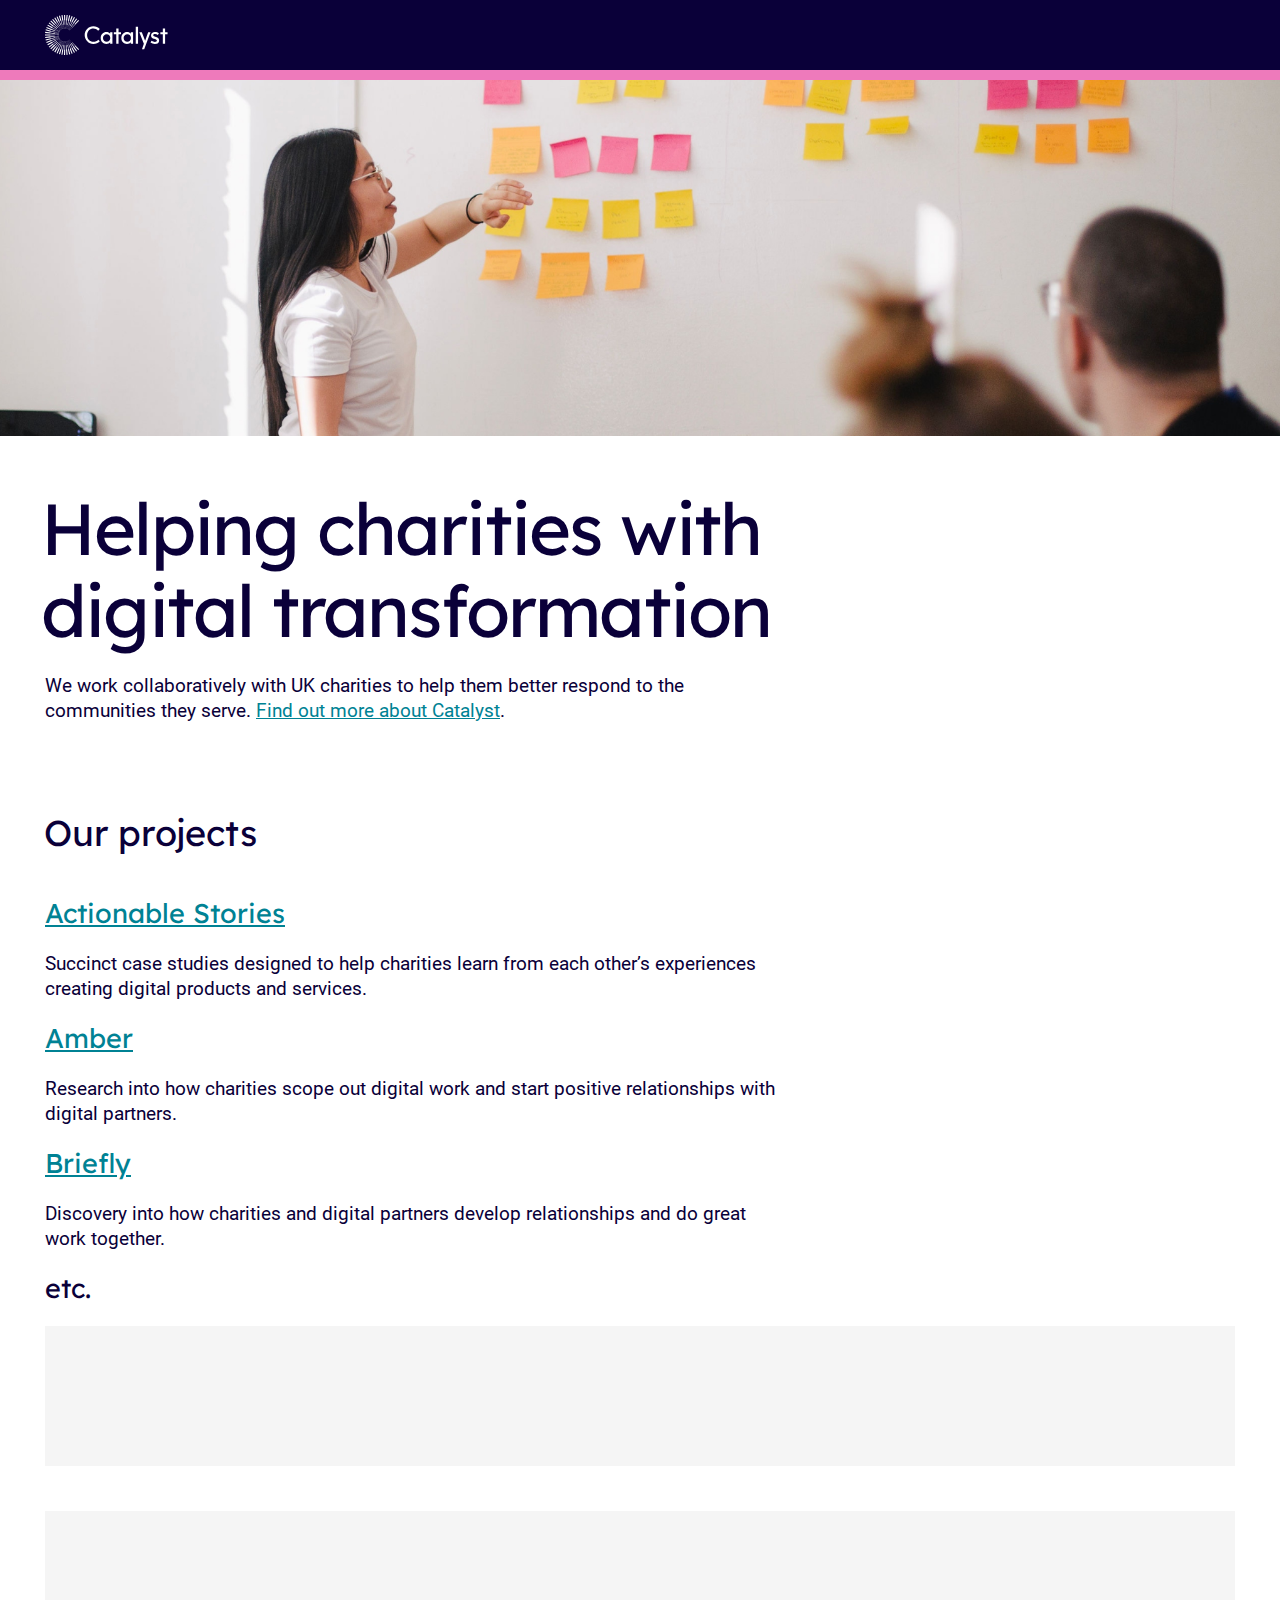
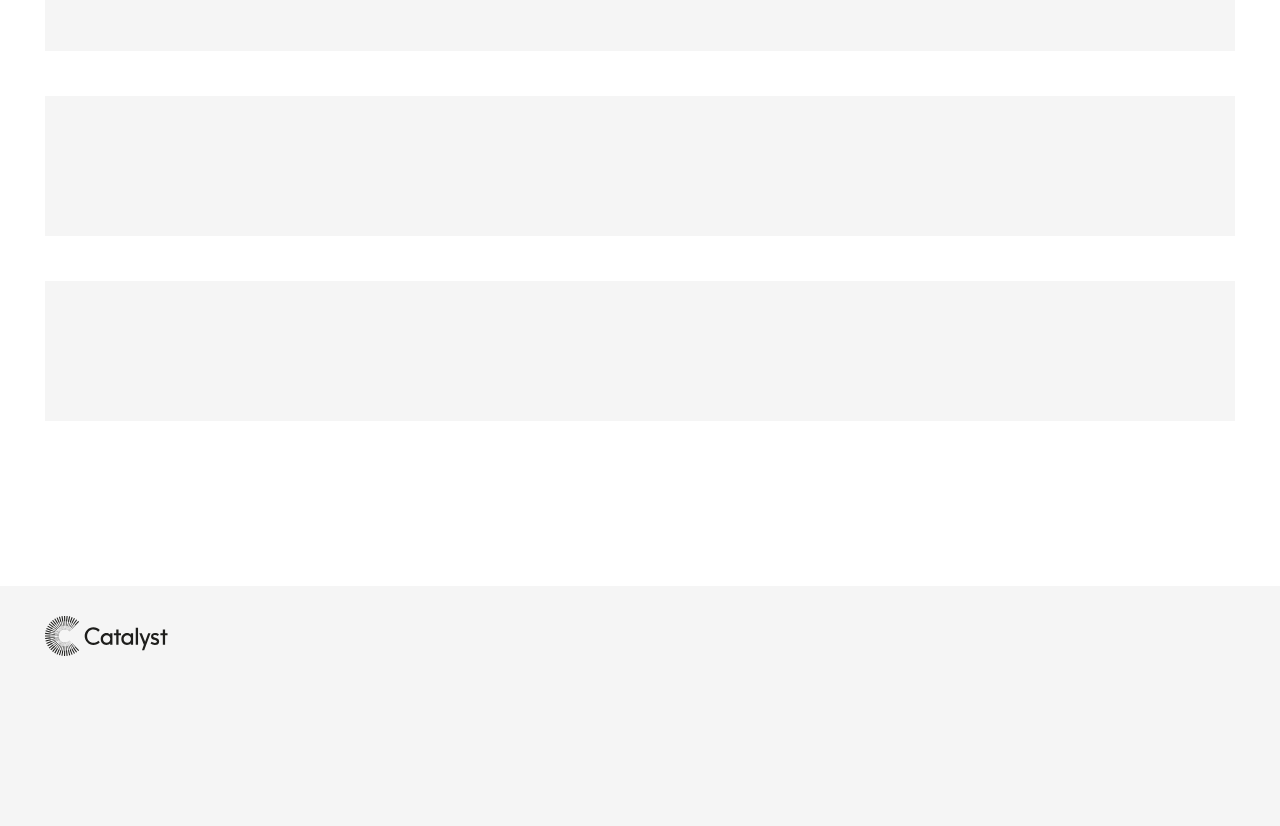
==== commit 71614920: "Bunch of quick work to make a simple one pager as a demo" ====
--- a/one-pager.html
+++ b/one-pager.html
@@ -29,31 +29,19 @@
   </header>
 
   <main class="main">
-    <section class="proto-style-block typography">
+
+    <div class="">
+      <div class="inner proto-spacer">
+        <img src="assets/images/header-image.jpg" />
+      </div>
+    </div>
+
+    <section class="">
       <div class="grid-container">
         <div class="column-full-width">
           <div class="inner">
-            <h1 class="heading-extra-large proto-spacer">We're on a mission to help 40,000 charities with digital transformation</h1>
-            <p>The typography here is set in <a href="https://displaay.net/typeface/matter/" target="_blank">Matter Regular</a> for body copy and <a href="https://displaay.net/typeface/matter/" target="_blank">Matter Semi Bold</a> for headings with a view to creating a hierarchy that is clean, easy to read and legible at a lot of different sizes without breaking up or becoming too spindly.</p>
-            <div class="type">
-              <p class="heading-extra-large proto-spacer">Extra Large Heading</p>
-              <p class="heading-large proto-spacer">Large Heading</p>
-              <p class="heading-medium proto-spacer">Medium Heading</p>
-              <p class="heading-small proto-spacer">Small Heading</p>
-              <p class="body-copy-large proto-spacer">Large Body Copy</p>
-              <p class="body-copy-medium proto-spacer">Medium Body Copy</p>
-              <p class="body-copy-small proto-spacer">Small Body Copy</p>
-            </div>
-            <p>The type scale is <a href="https://design-system.service.gov.uk/styles/typography/#font-override-classes" target="_blank">based on that set on GOV.UK</a> which is a very helpful, well tested place for us to start.</p>
-            <p>The font also gives us a great deal of versatility in terms of the character set it contains, including a nice set of glyphs and open type features including core things, like tabular numbers for presenting data to ensure numbers are monospaced for easy&nbsp;comparison:</p>
-            <p>&pound;<span class="tabular-numbers">322</span>,<span class="tabular-numbers">487</span><br />
-            &pound;<span class="tabular-numbers">700</span>,<span class="tabular-numbers">009</span><br />
-            &pound;<span class="tabular-numbers">929</span>,<span class="tabular-numbers">214</span></p>
-            <div class="type">
-              <p class="heading-extra-large proto-spacer">&#x2197; &#x2192; &#x2198; &#x2193; &#x0026; &#x00A3; &#x00BC; &#x00BE;</p>
-              <p class="heading-extra-large proto-spacer">&pound;250,000</p>
-            </div>
-            <p>For further reference on typography <a href="https://futurefabric.gitbook.io/product-design-guidance/typography" target="_blank">see our Git Book</a>.</p>
+            <h1 class="heading-extra-large proto-spacer space-by-0-5">Helping charities with digital transformation</h1>
+            <p class="body-copy proto-spacer space-by-2">We work collaboratively with UK charities to help them better respond to the communities they serve. <a href="#">Find out more about Catalyst</a>.</p>
           </div>
         </div>
       </div>
@@ -64,132 +52,92 @@
 
     <div class="grid-container">
       <div class="column-full-width">
-        <div class="inner">
-          <h2 class="proto-spacer">Layout</h2>
+        <div class="inner proto-spacer">
+          <h2 class="heading-medium proto-spacer space-by-0-5">Our projects</h2>
         </div>
       </div>
     </div>
 
     <div class="grid-container">
       <div class="column-full-width">
+        <div class="inner">
+          <div class="project-card border-bottom proto-spacer space-by-0-5">
+            <h3 class="heading-small proto-spacer space-by-0-5"><a target="_blank" href="https://medium.com/wethecatalysts/galvanising-the-network-actionable-stories-a33ee6e42e2d">Actionable Stories</a></h3>
+            <p>Succinct case studies designed to help charities learn from each other’s experiences creating digital products and&nbsp;services.</p>
+          </div>
+
+          <div class="project-card border-bottom proto-spacer space-by-0-5">
+            <h3 class="heading-small proto-spacer space-by-0-5"><a target="_blank" href="https://medium.com/wethecatalysts/catalyst-project-amber-a61544af1817">Amber</a></h3>
+            <p>Research into how charities scope out digital work and start positive relationships with digital&nbsp;partners.</p>
+          </div>
+
+          <div class="project-card border-bottom proto-spacer space-by-0-5">
+            <h3 class="heading-small proto-spacer space-by-0-5"><a target="_blank"
+                href="https://medium.com/wethecatalysts/catalyst-project-amber-a61544af1817">Briefly</a></h3>
+            <p>Discovery into how charities and digital partners develop relationships and do great work&nbsp;together.</p>
+          </div>
+
+          <div class="project-card border-bottom proto-spacer space-by-0-5">
+            <h3 class="heading-small proto-spacer space-by-0-5">etc.</h3>
+          </div>
+
+        </div>
+      </div>
+      
+      <div class="column-full-width">
         <div class="inner proto-background proto-spacer">
-          1/1
+      
+        </div>
+      </div>
+
+      <div class="column-full-width">
+        <div class="inner proto-background proto-spacer">
+      
+        </div>
+      </div>
+
+      <div class="column-full-width">
+        <div class="inner proto-background proto-spacer">
+      
+        </div>
+      </div>
+
+      <div class="column-full-width">
+        <div class="inner proto-background proto-spacer">
+      
         </div>
       </div>
     </div>
 
-    <div class="grid-container">
-      <div class="column-one-half">
-        <div class="inner proto-background proto-spacer">
-          1/2
-        </div>
-      </div>
-      <div class="column-one-half">
-        <div class="inner proto-background proto-spacer">
-          1/2
-        </div>
-      </div>
-    </div>
-
-    <div class="grid-container">
-      <div class="column-one-third ">
-        <div class="inner proto-background proto-spacer">
-          1/3
-        </div>
-      </div>
-      <div class="column-one-third">
-        <div class="inner proto-background proto-spacer">
-          1/3
-        </div>
-      </div>
-      <div class="column-one-third">
-        <div class="inner proto-background proto-spacer">
-          1/3
-        </div>
-      </div>
-    </div>
-
-    <div class="grid-container">
-      <div class="column-one-third">
-        <div class="inner proto-background proto-spacer">
-          1/3
-        </div>
-      </div>
-      <div class="column-two-thirds">
-        <div class="inner proto-background proto-spacer">
-          2/3
-        </div>
-      </div>
-    </div>
-
-    <div class="grid-container">
-      <div class="column-one-quarter ">
-        <div class="inner proto-background proto-spacer">
-          1/4
-        </div>
-      </div>
-      <div class="column-one-quarter ">
-        <div class="inner proto-background proto-spacer">
-          1/4
-        </div>
-      </div>
-      <div class="column-one-quarter ">
-        <div class="inner proto-background proto-spacer">
-          1/4
-        </div>
-      </div>
-      <div class="column-one-quarter ">
-        <div class="inner proto-background proto-spacer">
-          1/4
-        </div>
-      </div>
-    </div>
-
-    <div class="grid-container">
-      <div class="column-full-width">
-        <div class="inner proto-spacer">
-          <p>Simple building blocks that give us full width, halves, thirds and quarters should give us enough flexibility for most template layouts we set out to make. Constraining ourselves as much as possible to these options is a good place to start.</p>
-          <p>We can also have full bleed blocks that break out of the grid and occupy the full width of the page when needed. This is likely to be useful for headers and footers for&nbsp;example.</p>
-        </div>
-      </div>
-    </div>
-
-    <div class="">
-      <div class="inner proto-background tall proto-spacer">
-        100% width
-      </div>
-    </div>
-
-  </section>
-  
-  <section class="proto-style-block colour">
-    <div class="grid-container">
-      <div class="column-full-width">
-        <div class="inner">
-          <h2 class="proto-spacer">Colour</h2>
-          <p>Colour needs to be determined in part functionally and in part through branding, with a greater emphasis on the former. Functional colours will come as this style guide progresses and we learn more through the products we make.</p>
-          <p>One of the most important considerations being contrast for accessibility.</p>
-          <div class="colors">
-            <div class="color-swatch color-5"></div>
-            <div class="color-swatch color-2"></div>
-            <div class="color-swatch color-3"></div>
-            <div class="color-swatch color-4"></div>
-          </div>
-          <p>For the time being, the palette above is just an attempt to take the brand colours and modify them for web. </p>
-        </div>
-      </div>
-    </div>
   </section>
   </main>
 
   <footer class="footer">
     <div class="grid-container">
-      <div class="column-full-width">
+      <div class="column-one-quarter">
         <div class="inner">
-        <svg class="logo" xmlns="http://www.w3.org/2000/svg" viewBox="0 0 434.7 141.9">
-          <path
-            d="M32.3 35.7L18.9 22.6l2.6-2.7L35 33l-.4.4 11.1 11-.4.4 10 9.9-.4.4-10-9.9-.6.6-11.1-11-.9.9zM28.8 40l12.5 9.5.5-.6 11.1 8.5.4-.4-11.1-8.6.4-.4L30 38.5l.4-.5-15-11.3-2.3 3 15 11.3.7-1zm14.9-13.7l8 13.5.7-.4 7.1 12.1.5-.3-7.1-12.1.5-.3-8-13.5.5-.3-9.7-16.1-3.2 2L42.7 27l1-.7zm-5.5 4l9.6 12.4.7-.5 8.5 11 .5-.4-8.6-11.1.4-.3L39.7 29l.5-.4-11.7-14.7-3 2.3L37.2 31l1-.7zM18.8 71.8h15.7v-.7h14v-.6h-14v-.7H18.8V69H0v3.8h18.8v-1zm.3-6.8l15.5 2 .1-.7 13.9 1.8.1-.6-13.9-1.8.1-.7-15.6-2 .1-.9L.8 59.8l-.5 3.7L19 66l.1-1zm3.2-13.1l14.5 6 .3-.7 13 5.4.2-.5-13-5.4.2-.6-14.5-6 .3-.7L6 42.3l-1.4 3.5L22 52.9l.3-1zm-2 6.5l15.2 4 .2-.7 13.6 3.7.1-.6-13.6-3.6.2-.6-15.2-4 .2-.8-18.1-4.9-1 3.6L20 59.4l.3-1zm-.9 20.2l15.6-2-.1-.7 13.9-1.8-.1-.6-13.9 1.8-.1-.7-15.5 2-.2-.9L.4 78.1l.5 3.7 18.6-2.4-.1-.8zm70-56.6l-5.8 14.5 1 .4-5.3 13 .5.2 5.3-13 .3.1 5.8-14.6.2.1 6.7-17.5-3.5-1.3-6.8 17.5 1.6.6zm11.8 6.4l-9.3 12.5.9.6-8.5 11.2.5.4 8.5-11.2.2.2 9.4-12.6h.1l11-15.2-3-2.2-11 15.2 1.2 1.1zm-5.7-3.6l-7.6 13.6.9.5-7 12.2.5.3 7-12.2.3.1 7.6-13.6.1.1 8.9-16.5-3.2-1.8L94 24l1.5.8zm-45.8-1.6l6.1 14.4.8-.4 5.4 13 .5-.2-5.4-13 .5-.2-6.1-14.4.5-.2L44.4 5 41 6.5l7.5 17.2 1.2-.5zm56.8 9.5L95.6 43.9l.8.8-9.9 10 .4.4 33.9-34.7-2.8-2.6-12.8 13.7 1.3 1.2zM79 35.2l1 .2L76.4 49l.5.1 3.6-13.6.4.1 3.9-15.2.2.1 4.4-18.3-3.7-.9-4.4 18.3 1.5.4L79 35.2zM62.6 19.4l2.2 15.5 1-.1 1.9 13.9.6-.1-1.9-13.9.4-.1L64.6 19l.4-.1L62.2.4l-3.8.6 2.8 18.5 1.4-.1zM56 20.9L60.2 36l.9-.2 3.7 13.6.5-.1-3.7-13.6.4-.1-4.2-15.1.4-.1-5.1-18.2-3.6 1 5.2 18 1.3-.3zm18 27.7l1.8-13.9h.4l1.9-15.6h.3l2-18.7-3.8-.4-2 18.7 1.5.2-1.8 15.5 1 .1-1.8 13.9.5.2zm-48.8-2.8l13.6 7.8.4-.7 12.2 7 .3-.5-12.2-7 .3-.5-13.6-7.8.4-.6-16.3-9.3-1.9 3.3 16.3 9.3.5-1zm53 76.7l-2-15.5h-.4L74 93l-.6.1 1.8 13.9-1 .1 1.8 15.5-1.5.2 2 18.7 3.8-.4-2-18.7-.1.1zM20.8 85.2l15.2-4-.2-.6L49.4 77l-.1-.6L35.7 80l-.2-.7-15.2 4-.2-1-18.2 4.8 1 3.6 18.2-4.8-.3-.7zm50.8 22.2h-.4v-14h-.6v14h-1l-.2 15.6h-1.5l-.4 18.8 3.8.1.4-18.8h-.3l.2-15.7zm13.2 13.8L81 106l-.4.1L77 92.5l-.5.1 3.6 13.6-1 .2 3.8 15.1-1.5.4 4.4 18.3 3.7-.9-4.5-18.2-.2.1zM66.4 107l1.8-13.9-.5-.1-1.9 13.9-1-.1-2.2 15.5-1.4-.2-2.8 18.6 3.7.6 2.8-18.6-.4-.1 2.2-15.6h-.3zm36.5 5.1l-9.4-12.5-.2.2-8.5-11.2-.5.4 8.5 11.2-.9.6 9.2 12.5-1.4 1 11 15.2 3-2.2-10.8-15.2zM86.6 87l9.9 10-.8.8 10.9 11.2-1.3 1.2 12.8 13.7 2.8-2.6L87 86.6l-.4.4zm4.6 32l-5.9-14.6-.3.1-5.3-13-.5.2 5.3 13-1 .4 5.8 14.5-1.5.6 6.7 17.5 3.5-1.3-6.7-17.5-.1.1zm6.1-3l-7.6-13.7-.3.2-7-12.2-.5.3 7 12.2-.9.5 7.6 13.7-1.5.8 8.9 16.5 3.3-1.8-8.9-16.5h-.1zM67.6 0l.4 18.8h1.5l.2 15.6h1v14h.6v-14h.4l-.2-15.7h.3L71.4 0h-3.8zm-5.4 106.3l-.4-.1 3.7-13.6-.5-.1-3.8 13.5-.9-.2-4.2 15.1-1.3-.4-5.2 18 3.6 1 5.2-18-.4-.1 4.2-15.1zm-27.6 2l11.1-11-.4-.4 10-9.9-.4-.4-10 9.8-.6-.6-11.1 11-.8-.9L19 119l2.6 2.7 13.4-13-.4-.4zm-4.5-5l12.5-9.5-.4-.5 11.1-8.5-.3-.4-11.1 8.5-.5-.6-12.5 9.5-.7-.9-15 11.3 2.3 3 15-11.3-.4-.6zm-7-11.6l14.5-6-.2-.6 13-5.4-.2-.5-13 5.4-.3-.7-14.5 5.9-.4-1L4.6 96 6 99.5l17.4-7.1-.3-.7zm3.1 6l13.6-7.8-.3-.5 12.2-7-.3-.5-12.2 7-.4-.7-13.6 7.7-.5-1-16.3 9.3 1.9 3.3 16.3-9.3-.4-.5zm25.3 21.7l6.1-14.4-.5-.2 5.4-13-.5-.2-5.4 13-.8-.4-6.1 14.4-1.2-.5-7.5 17.2 3.5 1.5 7.4-17.4h-.4zm-6.1-3l8-13.5-.5-.3 7-12.2-.5-.3-7.1 12.1-.7-.4-8 13.5-1.1-.7-9.5 16.2 3.3 1.9 9.6-16.1-.5-.2zm-5.6-3.7l9.6-12.4-.4-.3 8.6-11.1-.5-.4-8.6 11.1-.7-.5-9.7 12.3-1-.8-11.6 14.8 3 2.3L40.2 113l-.4-.3zm131.6-9.9c9.7 0 17.3-3.4 23-9.8l-5.5-5.4c-4.5 4.9-10.8 7.7-17.5 7.5-11.9 0-22-10.1-22-23.5 0-14.2 10.4-23.8 22.2-23.8 7 0 12.1 2.4 17 7.7l5.8-5.4c-6.2-6.6-13.4-9.8-22.9-9.8-17.2.3-31 14.5-30.7 31.7.3 16.9 13.8 30.5 30.6 30.8zm133-1.1h8.1V61.4h-8.2l.1 4.8c-2.9-3.3-7.5-5.6-13.8-5.6-10.3 0-19.8 8.6-19.8 21 0 12.2 9.2 21.1 19.8 21.1 6.3 0 10.9-2.3 13.8-5.6v4.6zm-12.3-6.4c-7.5 0-13.1-5.9-13.1-13.7 0-7.3 5.3-13.6 13.1-13.6 7.4 0 12.8 6 12.8 13.6-.1 7.6-5.5 13.6-12.8 13.7zm29.9 6.4h8.1V41.6h-8.2l.1 60.1zm67.6 1c9.9 0 15.4-4.4 15.4-12.6 0-15.4-21-10-21-17.9 0-2.6 1.9-4.5 6.5-4.5 3.5 0 6.9 1.1 9.8 3.1l3.9-5.9c-3.4-2.8-8.6-4.4-14-4.4-8.4 0-14 4.7-14 11.9 0 15.6 20.9 9.5 20.9 18.4 0 3.4-2.7 4.7-7.2 4.7-4.3-.1-8.5-1.5-12-4.2l-3.6 6.5c4.4 3.2 9.8 4.9 15.3 4.9zm36.5-41.3V47.8H418v13.6h-8.7v7.3h8.7v33h8.1v-33h8.7v-7.3h-8.7zm-60.2 0l-10.7 29.8-11.7-29.8h-8.9l16.1 40.6-6.7 19.3h7.9l22.4-59.9h-8.4zm-134.8 40.3h8.1V61.4h-8.1l.1 4.8c-2.9-3.3-7.5-5.6-13.8-5.6-10.4 0-19.8 8.6-19.8 21 0 12.2 9.2 21.1 19.8 21.1 6.3 0 10.9-2.3 13.8-5.6l-.1 4.6zm-12.3-6.5c-7.5 0-13.1-5.9-13.1-13.7 0-7.3 5.4-13.6 13.1-13.6 7.4 0 12.8 6 12.8 13.6-.1 7.7-5.5 13.7-12.8 13.7zm42.1-33.8V47.8h-8.1v13.6h-8.6v7.3h8.6v33h8.1v-33h8.7v-7.3h-8.7z"
-            fill="#1e1e1c" /></svg>
+          <svg class="logo" xmlns="http://www.w3.org/2000/svg" viewBox="0 0 434.7 141.9">
+            <path
+              d="M32.3 35.7L18.9 22.6l2.6-2.7L35 33l-.4.4 11.1 11-.4.4 10 9.9-.4.4-10-9.9-.6.6-11.1-11-.9.9zM28.8 40l12.5 9.5.5-.6 11.1 8.5.4-.4-11.1-8.6.4-.4L30 38.5l.4-.5-15-11.3-2.3 3 15 11.3.7-1zm14.9-13.7l8 13.5.7-.4 7.1 12.1.5-.3-7.1-12.1.5-.3-8-13.5.5-.3-9.7-16.1-3.2 2L42.7 27l1-.7zm-5.5 4l9.6 12.4.7-.5 8.5 11 .5-.4-8.6-11.1.4-.3L39.7 29l.5-.4-11.7-14.7-3 2.3L37.2 31l1-.7zM18.8 71.8h15.7v-.7h14v-.6h-14v-.7H18.8V69H0v3.8h18.8v-1zm.3-6.8l15.5 2 .1-.7 13.9 1.8.1-.6-13.9-1.8.1-.7-15.6-2 .1-.9L.8 59.8l-.5 3.7L19 66l.1-1zm3.2-13.1l14.5 6 .3-.7 13 5.4.2-.5-13-5.4.2-.6-14.5-6 .3-.7L6 42.3l-1.4 3.5L22 52.9l.3-1zm-2 6.5l15.2 4 .2-.7 13.6 3.7.1-.6-13.6-3.6.2-.6-15.2-4 .2-.8-18.1-4.9-1 3.6L20 59.4l.3-1zm-.9 20.2l15.6-2-.1-.7 13.9-1.8-.1-.6-13.9 1.8-.1-.7-15.5 2-.2-.9L.4 78.1l.5 3.7 18.6-2.4-.1-.8zm70-56.6l-5.8 14.5 1 .4-5.3 13 .5.2 5.3-13 .3.1 5.8-14.6.2.1 6.7-17.5-3.5-1.3-6.8 17.5 1.6.6zm11.8 6.4l-9.3 12.5.9.6-8.5 11.2.5.4 8.5-11.2.2.2 9.4-12.6h.1l11-15.2-3-2.2-11 15.2 1.2 1.1zm-5.7-3.6l-7.6 13.6.9.5-7 12.2.5.3 7-12.2.3.1 7.6-13.6.1.1 8.9-16.5-3.2-1.8L94 24l1.5.8zm-45.8-1.6l6.1 14.4.8-.4 5.4 13 .5-.2-5.4-13 .5-.2-6.1-14.4.5-.2L44.4 5 41 6.5l7.5 17.2 1.2-.5zm56.8 9.5L95.6 43.9l.8.8-9.9 10 .4.4 33.9-34.7-2.8-2.6-12.8 13.7 1.3 1.2zM79 35.2l1 .2L76.4 49l.5.1 3.6-13.6.4.1 3.9-15.2.2.1 4.4-18.3-3.7-.9-4.4 18.3 1.5.4L79 35.2zM62.6 19.4l2.2 15.5 1-.1 1.9 13.9.6-.1-1.9-13.9.4-.1L64.6 19l.4-.1L62.2.4l-3.8.6 2.8 18.5 1.4-.1zM56 20.9L60.2 36l.9-.2 3.7 13.6.5-.1-3.7-13.6.4-.1-4.2-15.1.4-.1-5.1-18.2-3.6 1 5.2 18 1.3-.3zm18 27.7l1.8-13.9h.4l1.9-15.6h.3l2-18.7-3.8-.4-2 18.7 1.5.2-1.8 15.5 1 .1-1.8 13.9.5.2zm-48.8-2.8l13.6 7.8.4-.7 12.2 7 .3-.5-12.2-7 .3-.5-13.6-7.8.4-.6-16.3-9.3-1.9 3.3 16.3 9.3.5-1zm53 76.7l-2-15.5h-.4L74 93l-.6.1 1.8 13.9-1 .1 1.8 15.5-1.5.2 2 18.7 3.8-.4-2-18.7-.1.1zM20.8 85.2l15.2-4-.2-.6L49.4 77l-.1-.6L35.7 80l-.2-.7-15.2 4-.2-1-18.2 4.8 1 3.6 18.2-4.8-.3-.7zm50.8 22.2h-.4v-14h-.6v14h-1l-.2 15.6h-1.5l-.4 18.8 3.8.1.4-18.8h-.3l.2-15.7zm13.2 13.8L81 106l-.4.1L77 92.5l-.5.1 3.6 13.6-1 .2 3.8 15.1-1.5.4 4.4 18.3 3.7-.9-4.5-18.2-.2.1zM66.4 107l1.8-13.9-.5-.1-1.9 13.9-1-.1-2.2 15.5-1.4-.2-2.8 18.6 3.7.6 2.8-18.6-.4-.1 2.2-15.6h-.3zm36.5 5.1l-9.4-12.5-.2.2-8.5-11.2-.5.4 8.5 11.2-.9.6 9.2 12.5-1.4 1 11 15.2 3-2.2-10.8-15.2zM86.6 87l9.9 10-.8.8 10.9 11.2-1.3 1.2 12.8 13.7 2.8-2.6L87 86.6l-.4.4zm4.6 32l-5.9-14.6-.3.1-5.3-13-.5.2 5.3 13-1 .4 5.8 14.5-1.5.6 6.7 17.5 3.5-1.3-6.7-17.5-.1.1zm6.1-3l-7.6-13.7-.3.2-7-12.2-.5.3 7 12.2-.9.5 7.6 13.7-1.5.8 8.9 16.5 3.3-1.8-8.9-16.5h-.1zM67.6 0l.4 18.8h1.5l.2 15.6h1v14h.6v-14h.4l-.2-15.7h.3L71.4 0h-3.8zm-5.4 106.3l-.4-.1 3.7-13.6-.5-.1-3.8 13.5-.9-.2-4.2 15.1-1.3-.4-5.2 18 3.6 1 5.2-18-.4-.1 4.2-15.1zm-27.6 2l11.1-11-.4-.4 10-9.9-.4-.4-10 9.8-.6-.6-11.1 11-.8-.9L19 119l2.6 2.7 13.4-13-.4-.4zm-4.5-5l12.5-9.5-.4-.5 11.1-8.5-.3-.4-11.1 8.5-.5-.6-12.5 9.5-.7-.9-15 11.3 2.3 3 15-11.3-.4-.6zm-7-11.6l14.5-6-.2-.6 13-5.4-.2-.5-13 5.4-.3-.7-14.5 5.9-.4-1L4.6 96 6 99.5l17.4-7.1-.3-.7zm3.1 6l13.6-7.8-.3-.5 12.2-7-.3-.5-12.2 7-.4-.7-13.6 7.7-.5-1-16.3 9.3 1.9 3.3 16.3-9.3-.4-.5zm25.3 21.7l6.1-14.4-.5-.2 5.4-13-.5-.2-5.4 13-.8-.4-6.1 14.4-1.2-.5-7.5 17.2 3.5 1.5 7.4-17.4h-.4zm-6.1-3l8-13.5-.5-.3 7-12.2-.5-.3-7.1 12.1-.7-.4-8 13.5-1.1-.7-9.5 16.2 3.3 1.9 9.6-16.1-.5-.2zm-5.6-3.7l9.6-12.4-.4-.3 8.6-11.1-.5-.4-8.6 11.1-.7-.5-9.7 12.3-1-.8-11.6 14.8 3 2.3L40.2 113l-.4-.3zm131.6-9.9c9.7 0 17.3-3.4 23-9.8l-5.5-5.4c-4.5 4.9-10.8 7.7-17.5 7.5-11.9 0-22-10.1-22-23.5 0-14.2 10.4-23.8 22.2-23.8 7 0 12.1 2.4 17 7.7l5.8-5.4c-6.2-6.6-13.4-9.8-22.9-9.8-17.2.3-31 14.5-30.7 31.7.3 16.9 13.8 30.5 30.6 30.8zm133-1.1h8.1V61.4h-8.2l.1 4.8c-2.9-3.3-7.5-5.6-13.8-5.6-10.3 0-19.8 8.6-19.8 21 0 12.2 9.2 21.1 19.8 21.1 6.3 0 10.9-2.3 13.8-5.6v4.6zm-12.3-6.4c-7.5 0-13.1-5.9-13.1-13.7 0-7.3 5.3-13.6 13.1-13.6 7.4 0 12.8 6 12.8 13.6-.1 7.6-5.5 13.6-12.8 13.7zm29.9 6.4h8.1V41.6h-8.2l.1 60.1zm67.6 1c9.9 0 15.4-4.4 15.4-12.6 0-15.4-21-10-21-17.9 0-2.6 1.9-4.5 6.5-4.5 3.5 0 6.9 1.1 9.8 3.1l3.9-5.9c-3.4-2.8-8.6-4.4-14-4.4-8.4 0-14 4.7-14 11.9 0 15.6 20.9 9.5 20.9 18.4 0 3.4-2.7 4.7-7.2 4.7-4.3-.1-8.5-1.5-12-4.2l-3.6 6.5c4.4 3.2 9.8 4.9 15.3 4.9zm36.5-41.3V47.8H418v13.6h-8.7v7.3h8.7v33h8.1v-33h8.7v-7.3h-8.7zm-60.2 0l-10.7 29.8-11.7-29.8h-8.9l16.1 40.6-6.7 19.3h7.9l22.4-59.9h-8.4zm-134.8 40.3h8.1V61.4h-8.1l.1 4.8c-2.9-3.3-7.5-5.6-13.8-5.6-10.4 0-19.8 8.6-19.8 21 0 12.2 9.2 21.1 19.8 21.1 6.3 0 10.9-2.3 13.8-5.6l-.1 4.6zm-12.3-6.5c-7.5 0-13.1-5.9-13.1-13.7 0-7.3 5.4-13.6 13.1-13.6 7.4 0 12.8 6 12.8 13.6-.1 7.7-5.5 13.7-12.8 13.7zm42.1-33.8V47.8h-8.1v13.6h-8.6v7.3h8.6v33h8.1v-33h8.7v-7.3h-8.7z"
+              fill="#1e1e1c" /></svg>
+        </div>
+      </div>
+
+      <div class="column-one-quarter">
+        <div class="inner">
+          
+        </div>
+      </div>
+
+      <div class="column-one-quarter">
+        <div class="inner">
+          
+        </div>
+      </div>
+
+      <div class="column-one-quarter">
+        <div class="inner">
+          
         </div>
       </div>
     </div>
@@ -197,46 +145,4 @@
 
 </body>
 
-</html>
-
-
-<!-- <h1 class="extra-large">Heading extra large</h1>
-<h1>Heading large</h1>
-<p>You can add your own services to this library and tell us what common patterns they use. There’s also an opportunity
-  to
-  provide extra details like what <a href="#">steps they include</a>, what type of organisation they sit in or what type
-  of life event
-  they are part of.</p>
-
-<div class="colors">
-  <div class="color-swatch color-5"></div>
-  <div class="color-swatch color-2"></div>
-  <div class="color-swatch color-3"></div>
-  <div class="color-swatch color-4"></div>
-</div>
-
-
-<h2>&#x2198; Heading medium</h2>
-<p>You can add your own services to this library and tell us what common patterns they use. There’s also an opportunity
-  to
-  provide extra details like what <a href="#">steps they include</a>, what type of organisation they sit in or what type
-  of life event
-  they are part of.</p>
-<h3>Heading small</h3>
-<p>You can add your own services to this library and tell us what common patterns they use. There’s also an opportunity
-  to
-  provide extra details like what <a href="#">steps they include</a>, what type of organisation they sit in or what type
-  of life event
-  they are part of.</p>
-<p class="small">You can add your own services to this library.</p>
-
-<ul>
-  <li>List item 1</li>
-  <li>List item 2
-    <ul>
-      <li>List item 2.1</li>
-      <li>List item 2.2</li>
-    </ul>
-  </li>
-  <li>List item 3</li>
-</ul> -->+</html>--- a/assets/stylesheets/catalyst.css
+++ b/assets/stylesheets/catalyst.css
@@ -196,9 +196,9 @@
   height: 40px; }
 
 .header {
-  padding: 10px 0;
-  margin-bottom: 2em;
-  max-height: 60px;
+  padding: 15px 0;
+  border-bottom: 10px solid #ee7abb;
+  max-height: 90px;
   background-color: #0a0039; }
 
 .footer {
@@ -284,28 +284,32 @@
   font-feature-settings: "salt" on;
   font-size: 36px;
   line-height: 40px;
+  letter-spacing: -0.0125em;
   font-family: "LexendDeca-Regular", -apple-system, BlinkMacSystemFont, "Helvetica Neue", Helvetica, Arial, sans-serif;
   margin-left: -2px;
   margin-bottom: 0; }
-  @media screen and (min-width: 600px) {
+  @media screen and (min-width: 960px) {
     .heading-large {
       font-size: 48px;
-      line-height: 50px;
-      letter-spacing: -0.0125em; } }
+      line-height: 50px; } }
 
 .heading-extra-large {
   font-feature-settings: "salt" on;
-  font-size: 48px;
-  line-height: 50px;
+  font-size: 36px;
+  line-height: 40px;
+  letter-spacing: -0.025em;
   font-family: "LexendDeca-Regular", -apple-system, BlinkMacSystemFont, "Helvetica Neue", Helvetica, Arial, sans-serif;
   margin-left: -4px;
   margin-bottom: 0;
-  max-width: 960px; }
+  max-width: 800px; }
   @media screen and (min-width: 600px) {
     .heading-extra-large {
-      font-size: 80px;
-      line-height: 80px;
-      letter-spacing: -0.025em; } }
+      font-size: 48px;
+      line-height: 50px; } }
+  @media screen and (min-width: 960px) {
+    .heading-extra-large {
+      font-size: 72px;
+      line-height: 82px; } }
 
 .ui-copy {
   font-size: 14px;
@@ -321,22 +325,26 @@
   font-feature-settings: "salt" on;
   font-size: 36px;
   line-height: 40px;
+  letter-spacing: -0.0125em;
   font-family: "LexendDeca-Regular", -apple-system, BlinkMacSystemFont, "Helvetica Neue", Helvetica, Arial, sans-serif;
   margin-bottom: 0.5em; }
-  @media screen and (min-width: 600px) {
+  @media screen and (min-width: 960px) {
     h1 {
       font-size: 48px;
-      line-height: 50px;
-      letter-spacing: -0.0125em; } }
+      line-height: 50px; } }
   h1.extra-large {
     font-feature-settings: "salt" on;
-    font-size: 48px;
-    line-height: 50px; }
+    font-size: 36px;
+    line-height: 40px;
+    letter-spacing: -0.025em; }
     @media screen and (min-width: 600px) {
       h1.extra-large {
-        font-size: 80px;
-        line-height: 80px;
-        letter-spacing: -0.025em; } }
+        font-size: 48px;
+        line-height: 50px; } }
+    @media screen and (min-width: 960px) {
+      h1.extra-large {
+        font-size: 72px;
+        line-height: 82px; } }
 
 h2 {
   font-feature-settings: "salt" on;
@@ -382,6 +390,9 @@
   color: #008294;
   text-decoration: underline; }
 
+img {
+  width: 100%; }
+
 .small {
   font-size: 14px;
   line-height: 20px; }
@@ -395,11 +406,23 @@
   margin-bottom: 120px; }
 
 .proto-spacer {
-  margin-bottom: 45px; }
+  margin-bottom: 30px; }
+  @media screen and (min-width: 960px) {
+    .proto-spacer {
+      margin-bottom: 45px; } }
+  .proto-spacer.space-by-0-5 {
+    margin-bottom: 15px; }
+    @media screen and (min-width: 960px) {
+      .proto-spacer.space-by-0-5 {
+        margin-bottom: 22.5px; } }
+  .proto-spacer.space-by-2 {
+    margin-bottom: 45px; }
+    @media screen and (min-width: 960px) {
+      .proto-spacer.space-by-2 {
+        margin-bottom: 90px; } }
 
 .proto-background {
-  min-height: 250px;
-  padding: 15px;
+  min-height: 140px;
   background-color: #f5f5f5; }
   .proto-background.tall {
     min-height: 500px; }
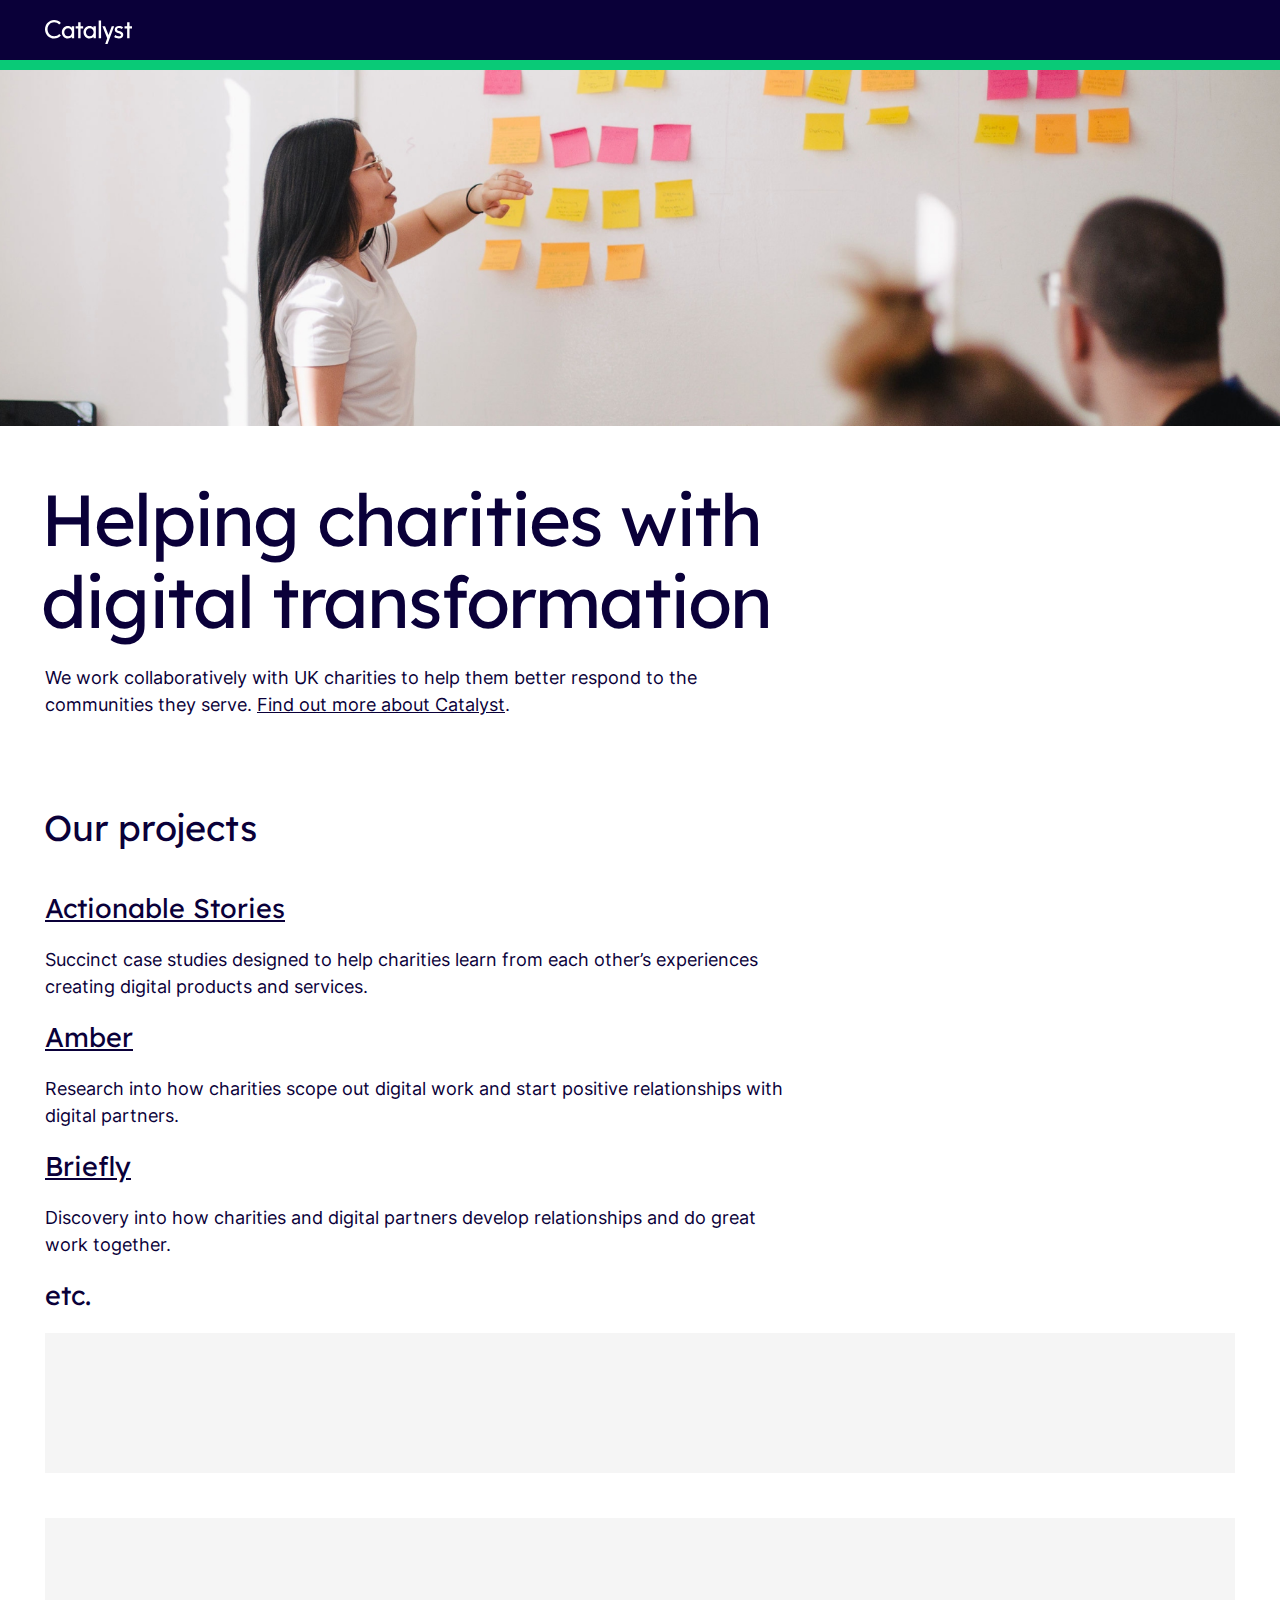
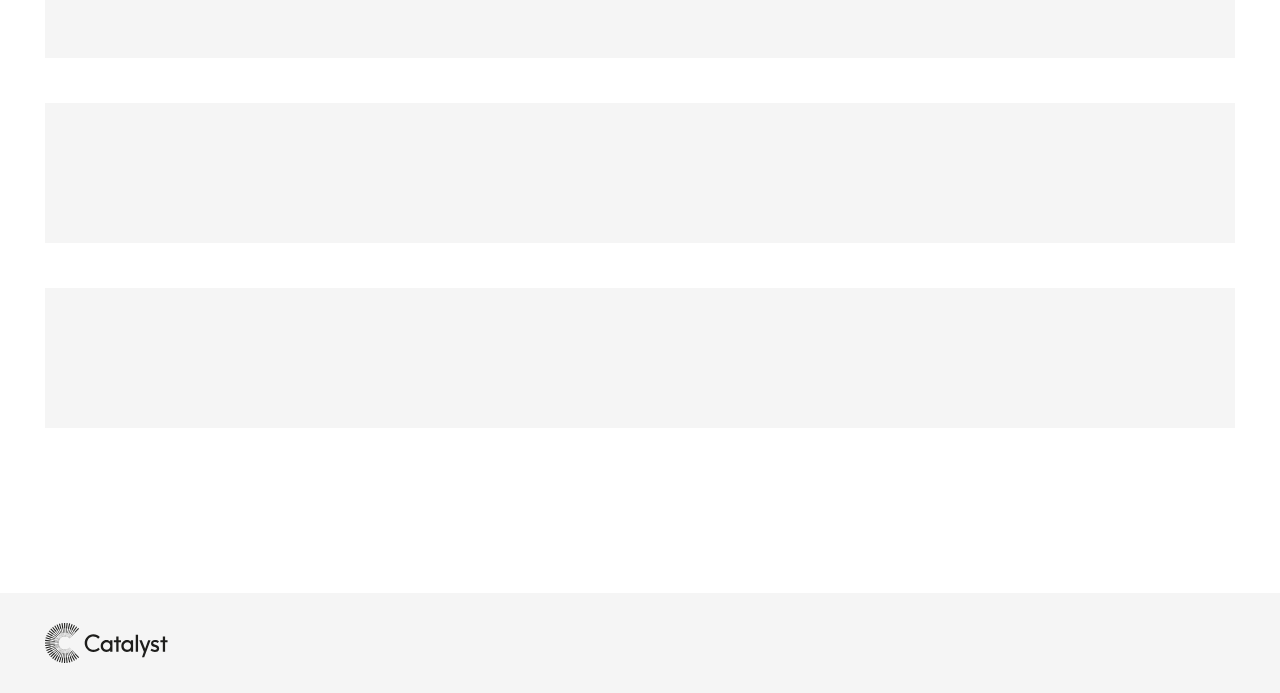
==== commit e5749508: "Styling pipeline cards part one" ====
--- a/one-pager.html
+++ b/one-pager.html
@@ -19,10 +19,12 @@
     <div class="grid-container">
       <div class="column-full-width">
         <div class="inner">
-        <svg class="logo" xmlns="http://www.w3.org/2000/svg" viewBox="0 0 434.7 141.9">
-          <path
-            d="M32.3 35.7L18.9 22.6l2.6-2.7L35 33l-.4.4 11.1 11-.4.4 10 9.9-.4.4-10-9.9-.6.6-11.1-11-.9.9zM28.8 40l12.5 9.5.5-.6 11.1 8.5.4-.4-11.1-8.6.4-.4L30 38.5l.4-.5-15-11.3-2.3 3 15 11.3.7-1zm14.9-13.7l8 13.5.7-.4 7.1 12.1.5-.3-7.1-12.1.5-.3-8-13.5.5-.3-9.7-16.1-3.2 2L42.7 27l1-.7zm-5.5 4l9.6 12.4.7-.5 8.5 11 .5-.4-8.6-11.1.4-.3L39.7 29l.5-.4-11.7-14.7-3 2.3L37.2 31l1-.7zM18.8 71.8h15.7v-.7h14v-.6h-14v-.7H18.8V69H0v3.8h18.8v-1zm.3-6.8l15.5 2 .1-.7 13.9 1.8.1-.6-13.9-1.8.1-.7-15.6-2 .1-.9L.8 59.8l-.5 3.7L19 66l.1-1zm3.2-13.1l14.5 6 .3-.7 13 5.4.2-.5-13-5.4.2-.6-14.5-6 .3-.7L6 42.3l-1.4 3.5L22 52.9l.3-1zm-2 6.5l15.2 4 .2-.7 13.6 3.7.1-.6-13.6-3.6.2-.6-15.2-4 .2-.8-18.1-4.9-1 3.6L20 59.4l.3-1zm-.9 20.2l15.6-2-.1-.7 13.9-1.8-.1-.6-13.9 1.8-.1-.7-15.5 2-.2-.9L.4 78.1l.5 3.7 18.6-2.4-.1-.8zm70-56.6l-5.8 14.5 1 .4-5.3 13 .5.2 5.3-13 .3.1 5.8-14.6.2.1 6.7-17.5-3.5-1.3-6.8 17.5 1.6.6zm11.8 6.4l-9.3 12.5.9.6-8.5 11.2.5.4 8.5-11.2.2.2 9.4-12.6h.1l11-15.2-3-2.2-11 15.2 1.2 1.1zm-5.7-3.6l-7.6 13.6.9.5-7 12.2.5.3 7-12.2.3.1 7.6-13.6.1.1 8.9-16.5-3.2-1.8L94 24l1.5.8zm-45.8-1.6l6.1 14.4.8-.4 5.4 13 .5-.2-5.4-13 .5-.2-6.1-14.4.5-.2L44.4 5 41 6.5l7.5 17.2 1.2-.5zm56.8 9.5L95.6 43.9l.8.8-9.9 10 .4.4 33.9-34.7-2.8-2.6-12.8 13.7 1.3 1.2zM79 35.2l1 .2L76.4 49l.5.1 3.6-13.6.4.1 3.9-15.2.2.1 4.4-18.3-3.7-.9-4.4 18.3 1.5.4L79 35.2zM62.6 19.4l2.2 15.5 1-.1 1.9 13.9.6-.1-1.9-13.9.4-.1L64.6 19l.4-.1L62.2.4l-3.8.6 2.8 18.5 1.4-.1zM56 20.9L60.2 36l.9-.2 3.7 13.6.5-.1-3.7-13.6.4-.1-4.2-15.1.4-.1-5.1-18.2-3.6 1 5.2 18 1.3-.3zm18 27.7l1.8-13.9h.4l1.9-15.6h.3l2-18.7-3.8-.4-2 18.7 1.5.2-1.8 15.5 1 .1-1.8 13.9.5.2zm-48.8-2.8l13.6 7.8.4-.7 12.2 7 .3-.5-12.2-7 .3-.5-13.6-7.8.4-.6-16.3-9.3-1.9 3.3 16.3 9.3.5-1zm53 76.7l-2-15.5h-.4L74 93l-.6.1 1.8 13.9-1 .1 1.8 15.5-1.5.2 2 18.7 3.8-.4-2-18.7-.1.1zM20.8 85.2l15.2-4-.2-.6L49.4 77l-.1-.6L35.7 80l-.2-.7-15.2 4-.2-1-18.2 4.8 1 3.6 18.2-4.8-.3-.7zm50.8 22.2h-.4v-14h-.6v14h-1l-.2 15.6h-1.5l-.4 18.8 3.8.1.4-18.8h-.3l.2-15.7zm13.2 13.8L81 106l-.4.1L77 92.5l-.5.1 3.6 13.6-1 .2 3.8 15.1-1.5.4 4.4 18.3 3.7-.9-4.5-18.2-.2.1zM66.4 107l1.8-13.9-.5-.1-1.9 13.9-1-.1-2.2 15.5-1.4-.2-2.8 18.6 3.7.6 2.8-18.6-.4-.1 2.2-15.6h-.3zm36.5 5.1l-9.4-12.5-.2.2-8.5-11.2-.5.4 8.5 11.2-.9.6 9.2 12.5-1.4 1 11 15.2 3-2.2-10.8-15.2zM86.6 87l9.9 10-.8.8 10.9 11.2-1.3 1.2 12.8 13.7 2.8-2.6L87 86.6l-.4.4zm4.6 32l-5.9-14.6-.3.1-5.3-13-.5.2 5.3 13-1 .4 5.8 14.5-1.5.6 6.7 17.5 3.5-1.3-6.7-17.5-.1.1zm6.1-3l-7.6-13.7-.3.2-7-12.2-.5.3 7 12.2-.9.5 7.6 13.7-1.5.8 8.9 16.5 3.3-1.8-8.9-16.5h-.1zM67.6 0l.4 18.8h1.5l.2 15.6h1v14h.6v-14h.4l-.2-15.7h.3L71.4 0h-3.8zm-5.4 106.3l-.4-.1 3.7-13.6-.5-.1-3.8 13.5-.9-.2-4.2 15.1-1.3-.4-5.2 18 3.6 1 5.2-18-.4-.1 4.2-15.1zm-27.6 2l11.1-11-.4-.4 10-9.9-.4-.4-10 9.8-.6-.6-11.1 11-.8-.9L19 119l2.6 2.7 13.4-13-.4-.4zm-4.5-5l12.5-9.5-.4-.5 11.1-8.5-.3-.4-11.1 8.5-.5-.6-12.5 9.5-.7-.9-15 11.3 2.3 3 15-11.3-.4-.6zm-7-11.6l14.5-6-.2-.6 13-5.4-.2-.5-13 5.4-.3-.7-14.5 5.9-.4-1L4.6 96 6 99.5l17.4-7.1-.3-.7zm3.1 6l13.6-7.8-.3-.5 12.2-7-.3-.5-12.2 7-.4-.7-13.6 7.7-.5-1-16.3 9.3 1.9 3.3 16.3-9.3-.4-.5zm25.3 21.7l6.1-14.4-.5-.2 5.4-13-.5-.2-5.4 13-.8-.4-6.1 14.4-1.2-.5-7.5 17.2 3.5 1.5 7.4-17.4h-.4zm-6.1-3l8-13.5-.5-.3 7-12.2-.5-.3-7.1 12.1-.7-.4-8 13.5-1.1-.7-9.5 16.2 3.3 1.9 9.6-16.1-.5-.2zm-5.6-3.7l9.6-12.4-.4-.3 8.6-11.1-.5-.4-8.6 11.1-.7-.5-9.7 12.3-1-.8-11.6 14.8 3 2.3L40.2 113l-.4-.3zm131.6-9.9c9.7 0 17.3-3.4 23-9.8l-5.5-5.4c-4.5 4.9-10.8 7.7-17.5 7.5-11.9 0-22-10.1-22-23.5 0-14.2 10.4-23.8 22.2-23.8 7 0 12.1 2.4 17 7.7l5.8-5.4c-6.2-6.6-13.4-9.8-22.9-9.8-17.2.3-31 14.5-30.7 31.7.3 16.9 13.8 30.5 30.6 30.8zm133-1.1h8.1V61.4h-8.2l.1 4.8c-2.9-3.3-7.5-5.6-13.8-5.6-10.3 0-19.8 8.6-19.8 21 0 12.2 9.2 21.1 19.8 21.1 6.3 0 10.9-2.3 13.8-5.6v4.6zm-12.3-6.4c-7.5 0-13.1-5.9-13.1-13.7 0-7.3 5.3-13.6 13.1-13.6 7.4 0 12.8 6 12.8 13.6-.1 7.6-5.5 13.6-12.8 13.7zm29.9 6.4h8.1V41.6h-8.2l.1 60.1zm67.6 1c9.9 0 15.4-4.4 15.4-12.6 0-15.4-21-10-21-17.9 0-2.6 1.9-4.5 6.5-4.5 3.5 0 6.9 1.1 9.8 3.1l3.9-5.9c-3.4-2.8-8.6-4.4-14-4.4-8.4 0-14 4.7-14 11.9 0 15.6 20.9 9.5 20.9 18.4 0 3.4-2.7 4.7-7.2 4.7-4.3-.1-8.5-1.5-12-4.2l-3.6 6.5c4.4 3.2 9.8 4.9 15.3 4.9zm36.5-41.3V47.8H418v13.6h-8.7v7.3h8.7v33h8.1v-33h8.7v-7.3h-8.7zm-60.2 0l-10.7 29.8-11.7-29.8h-8.9l16.1 40.6-6.7 19.3h7.9l22.4-59.9h-8.4zm-134.8 40.3h8.1V61.4h-8.1l.1 4.8c-2.9-3.3-7.5-5.6-13.8-5.6-10.4 0-19.8 8.6-19.8 21 0 12.2 9.2 21.1 19.8 21.1 6.3 0 10.9-2.3 13.8-5.6l-.1 4.6zm-12.3-6.5c-7.5 0-13.1-5.9-13.1-13.7 0-7.3 5.4-13.6 13.1-13.6 7.4 0 12.8 6 12.8 13.6-.1 7.7-5.5 13.7-12.8 13.7zm42.1-33.8V47.8h-8.1v13.6h-8.6v7.3h8.6v33h8.1v-33h8.7v-7.3h-8.7z"
-            fill="#fff" /></svg>
+          <a class="header-logo" href="#">
+            <svg class="logo" viewBox="0 0 295 81" fill="none" xmlns="http://www.w3.org/2000/svg">
+              <path
+                d="M30.605 62.5c9.7 0 17.3-3.4 23-9.8l-5.5-5.4c-4.5 4.9-10.8 7.7-17.5 7.5-11.9 0-22-10.1-22-23.5 0-14.2 10.4-23.8 22.2-23.8 7 0 12.1 2.4 17 7.7l5.8-5.4c-6.2-6.6-13.4-9.8-22.9-9.8-17.2.3-31 14.5-30.7 31.7.3 16.9 13.8 30.5 30.6 30.8zm133-1.1h8.1V21.1h-8.2l.1 4.8c-2.9-3.3-7.5-5.6-13.8-5.6-10.3 0-19.8 8.6-19.8 21 0 12.2 9.2 21.1 19.8 21.1 6.3 0 10.9-2.3 13.8-5.6v4.6zm-12.3-6.4c-7.5 0-13.1-5.9-13.1-13.7 0-7.3 5.3-13.6 13.1-13.6 7.4 0 12.8 6 12.8 13.6-.1 7.6-5.5 13.6-12.8 13.7zm29.9 6.4h8.1V1.3h-8.2l.1 60.1zm67.6 1c9.9 0 15.4-4.4 15.4-12.6 0-15.4-21-10-21-17.9 0-2.6 1.9-4.5 6.5-4.5 3.5 0 6.9 1.1 9.8 3.1l3.9-5.9c-3.4-2.8-8.6-4.4-14-4.4-8.4 0-14 4.7-14 11.9 0 15.6 20.9 9.5 20.9 18.4 0 3.4-2.7 4.7-7.2 4.7-4.3-.1-8.5-1.5-12-4.2l-3.6 6.5c4.4 3.2 9.8 4.9 15.3 4.9zm36.5-41.3V7.5h-8.1v13.6h-8.7v7.3h8.7v33h8.1v-33h8.7v-7.3h-8.7zm-60.2 0l-10.7 29.8-11.7-29.8h-8.9l16.1 40.6-6.7 19.3h7.9l22.4-59.9h-8.4zm-134.8 40.3h8.1V21.1h-8.1l.1 4.8c-2.9-3.3-7.5-5.6-13.8-5.6-10.4 0-19.8 8.6-19.8 21 0 12.2 9.2 21.1 19.8 21.1 6.3 0 10.9-2.3 13.8-5.6l-.1 4.6zm-12.3-6.5c-7.5 0-13.1-5.9-13.1-13.7 0-7.3 5.4-13.6 13.1-13.6 7.4 0 12.8 6 12.8 13.6-.1 7.7-5.5 13.7-12.8 13.7zm42.1-33.8V7.5h-8.1v13.6h-8.6v7.3h8.6v33h8.1v-33h8.7v-7.3h-8.7z"
+                fill="#fff" /></svg>
+          </a>
         </div>
       </div>
     </div>
--- a/assets/stylesheets/catalyst.css
+++ b/assets/stylesheets/catalyst.css
@@ -11,7 +11,7 @@
   background-color: #ffe8b4; }
 
 .color-5 {
-  background-color: #07ca78; }
+  background-color: #09CA77; }
 
 /* http://meyerweb.com/eric/tools/css/reset/ 
    v2.0b1 | 201101 
@@ -84,7 +84,7 @@
   @media screen and (min-width: 960px) {
     .grid-container {
       padding: 0 22.5px; } }
-  @media screen and (min-width: 1200px) {
+  @media screen and (min-width: 1280px) {
     .grid-container {
       padding: 0 22.5px; } }
   .grid-container:after {
@@ -103,7 +103,7 @@
       .grid-container [class*='column-'],
       .grid-container .grid-column {
         padding: 0 22.5px; } }
-    @media screen and (min-width: 1200px) {
+    @media screen and (min-width: 1280px) {
       .grid-container [class*='column-'],
       .grid-container .grid-column {
         padding: 0 22.5px; } }
@@ -126,53 +126,8 @@
 .column-three-quarters {
   width: 75%; }
 
-@font-face {
-  font-family: 'Montserrat-Light';
-  font-weight: 400;
-  font-style: normal;
-  src: url("../fonts/Montserrat-Light.ttf") format("truetype"); }
-
-@font-face {
-  font-family: 'Montserrat-Regular';
-  font-weight: 400;
-  font-style: normal;
-  src: url("../fonts/Montserrat-Regular.ttf") format("truetype"); }
-
-@font-face {
-  font-family: 'Montserrat-Bold';
-  font-weight: 700;
-  font-style: normal;
-  src: url("../fonts/Montserrat-Bold.ttf") format("truetype"); }
-
-@font-face {
-  font-family: 'Matter-Regular';
-  font-weight: 400;
-  font-style: normal;
-  src: url("../fonts/Matter-Regular.woff2") format("woff2"), url("../fonts/Matter-Regular.woff") format("woff"); }
-
-@font-face {
-  font-family: 'Matter-SemiBold';
-  font-weight: 400;
-  font-style: normal;
-  src: url("../fonts/Matter-SemiBold.woff2") format("woff2"), url("../fonts/Matter-SemiBold.woff") format("woff"); }
-
-@font-face {
-  font-family: 'Questrial-Regular';
-  font-weight: 400;
-  font-style: normal;
-  src: url("../fonts/Questrial-Regular.ttf") format("truetype"); }
-
-@font-face {
-  font-family: 'Roboto-Regular';
-  font-weight: 400;
-  font-style: normal;
-  src: url("../fonts/Roboto-Regular.ttf") format("truetype"); }
-
-@font-face {
-  font-family: 'Roboto-Medium';
-  font-weight: 400;
-  font-style: normal;
-  src: url("../fonts/Roboto-Medium.ttf") format("truetype"); }
+.column-one-sixth {
+  width: 16.666667%; }
 
 @font-face {
   font-family: 'LexendDeca-Regular';
@@ -180,31 +135,125 @@
   font-style: normal;
   src: url("../fonts/LexendDeca-Regular.ttf") format("truetype"); }
 
+@font-face {
+  font-family: 'Inter-Regular';
+  font-weight: 400;
+  font-style: normal;
+  src: url("../fonts/Inter-Regular-slnt=0.ttf") format("truetype"); }
+
+@font-face {
+  font-family: 'Inter-Semi-Bold';
+  font-weight: 400;
+  font-style: normal;
+  src: url("../fonts/Inter-SemiBold-slnt=0.ttf") format("truetype"); }
+
+input.button,
+a.button,
+.button {
+  transition: background-color 0.4s ease;
+  font-size: 14px;
+  line-height: 24px;
+  text-transform: uppercase;
+  letter-spacing: 3px;
+  font-family: "Inter-Semi-Bold", -apple-system, BlinkMacSystemFont, "Helvetica Neue", Helvetica, Arial, sans-serif;
+  padding: 14px 17px 12px 17px;
+  font-family: "Inter-Semi-Bold", -apple-system, BlinkMacSystemFont, "Helvetica Neue", Helvetica, Arial, sans-serif;
+  background-color: #0a0039;
+  border: none;
+  border-radius: 25px;
+  color: #fff;
+  display: inline-block;
+  width: auto;
+  -webkit-appearance: none;
+  -webkit-border-radius: none;
+  text-align: center;
+  text-decoration: none;
+  width: 100%; }
+  @media screen and (min-width: 600px) {
+    input.button,
+    a.button,
+    .button {
+      border-radius: 25px;
+      padding: 10px 40px 10px 40px;
+      width: auto; } }
+  input.button:hover,
+  a.button:hover,
+  .button:hover {
+    transition: background-color 0.2s ease;
+    background-color: #019B59;
+    border: none;
+    color: #fff;
+    cursor: pointer;
+    text-shadow: none;
+    text-decoration: none; }
+
+.phase-banner {
+  font-size: 14px;
+  line-height: 24px;
+  margin-top: 10px;
+  margin-bottom: 10px; }
+  @media screen and (min-width: 600px) {
+    .phase-banner {
+      font-size: 16px;
+      line-height: 22px; } }
+  .phase-banner .phase-notice {
+    position: relative;
+    top: 1px;
+    left: 6px; }
+
+.phase-label {
+  font-size: 12px;
+  letter-spacing: 2px;
+  text-transform: uppercase;
+  font-family: "Inter-Semi-Bold", -apple-system, BlinkMacSystemFont, "Helvetica Neue", Helvetica, Arial, sans-serif;
+  line-height: 24px;
+  height: 24px;
+  display: inline-block;
+  padding: 0 12px;
+  text-align: center; }
+  .phase-label.is-alpha {
+    color: #fff;
+    background-color: #E34096; }
+  .phase-label.is-beta {
+    color: #fff;
+    background-color: #DF6300; }
+
 body {
   font-size: 16px;
-  line-height: 20px;
+  line-height: 22px;
   color: #0a0039;
-  font-family: "Roboto-Regular", -apple-system, BlinkMacSystemFont, "Helvetica Neue", Helvetica, Arial, sans-serif;
-  margin: 0; }
+  font-family: "Inter-Regular", -apple-system, BlinkMacSystemFont, "Helvetica Neue", Helvetica, Arial, sans-serif;
+  margin: 0;
+  overflow-y: scroll; }
   @media screen and (min-width: 600px) {
     body {
-      font-size: 19px;
-      line-height: 25px; } }
+      font-size: 18px;
+      line-height: 27px; } }
 
 .logo {
   display: block;
   height: 40px; }
 
+.header-logo {
+  position: absolute;
+  top: 20px; }
+  .header-logo .logo {
+    height: 24px; }
+
 .header {
-  padding: 15px 0;
-  border-bottom: 10px solid #ee7abb;
-  max-height: 90px;
+  width: 100%;
+  height: 70px;
+  top: 0;
+  z-index: 99;
+  border-bottom: 10px solid #09CA77;
   background-color: #0a0039; }
+
+.main {
+  min-height: 700px; }
 
 .footer {
   padding: 30px 0;
   margin-top: 2em;
-  min-height: 240px;
   background-color: #f5f5f5; }
 
 .type,
@@ -231,35 +280,35 @@
 
 .body-copy-small {
   font-size: 14px;
-  line-height: 20px;
+  line-height: 24px;
   margin-bottom: 0; }
   @media screen and (min-width: 600px) {
     .body-copy-small {
       font-size: 16px;
-      line-height: 20px; } }
+      line-height: 22px; } }
 
 .body-copy-medium {
   font-size: 16px;
-  line-height: 20px;
+  line-height: 22px;
   margin-bottom: 0; }
   @media screen and (min-width: 600px) {
     .body-copy-medium {
-      font-size: 19px;
-      line-height: 25px; } }
+      font-size: 18px;
+      line-height: 27px; } }
 
 .body-copy-large {
-  font-size: 19px;
-  line-height: 25px;
+  font-size: 18px;
+  line-height: 27px;
   margin-bottom: 0; }
   @media screen and (min-width: 600px) {
     .body-copy-large {
       font-size: 24px;
-      line-height: 30px; } }
+      line-height: 34px; } }
 
 .heading-small {
   font-feature-settings: "salt" on;
   font-size: 24px;
-  line-height: 30px;
+  line-height: 34px;
   font-family: "LexendDeca-Regular", -apple-system, BlinkMacSystemFont, "Helvetica Neue", Helvetica, Arial, sans-serif;
   margin-bottom: 0; }
   @media screen and (min-width: 600px) {
@@ -313,7 +362,9 @@
 
 .ui-copy {
   font-size: 14px;
-  line-height: 20px;
+  line-height: 24px;
+  text-transform: uppercase;
+  letter-spacing: 3px;
   font-family: "LexendDeca-Regular", -apple-system, BlinkMacSystemFont, "Helvetica Neue", Helvetica, Arial, sans-serif;
   text-transform: uppercase;
   letter-spacing: 1px; }
@@ -361,7 +412,7 @@
 h3 {
   font-feature-settings: "salt" on;
   font-size: 24px;
-  line-height: 30px;
+  line-height: 34px;
   font-family: "LexendDeca-Regular", -apple-system, BlinkMacSystemFont, "Helvetica Neue", Helvetica, Arial, sans-serif;
   margin-bottom: 0.5em; }
   @media screen and (min-width: 600px) {
@@ -371,13 +422,13 @@
 
 p {
   font-size: 16px;
-  line-height: 20px;
+  line-height: 22px;
   margin-bottom: 1em;
   max-width: 740px; }
   @media screen and (min-width: 600px) {
     p {
-      font-size: 19px;
-      line-height: 25px; } }
+      font-size: 18px;
+      line-height: 27px; } }
 
 ul {
   margin-left: 20px;
@@ -387,19 +438,155 @@
   margin-bottom: 0; }
 
 a {
-  color: #008294;
+  color: #0a0039;
   text-decoration: underline; }
+  a.no-underline {
+    text-decoration: none; }
+    a.no-underline:hover {
+      text-decoration: underline; }
 
 img {
   width: 100%; }
 
 .small {
   font-size: 14px;
-  line-height: 20px; }
+  line-height: 24px; }
   @media screen and (min-width: 600px) {
     .small {
       font-size: 16px;
-      line-height: 20px; } }
+      line-height: 22px; } }
+
+.bottom-border {
+  border-bottom: 1px solid rgba(10, 0, 57, 0.1); }
+
+.top-border {
+  border-top: 1px solid rgba(10, 0, 57, 0.1); }
+
+.bottom-border-2 {
+  border-bottom: 2px solid rgba(10, 0, 57, 0.1); }
+
+.pipeline-item {
+  position: relative; }
+
+.vertical-spacing-bottom-0-25 {
+  margin-bottom: 7.5px; }
+  @media screen and (min-width: 600px) {
+    .vertical-spacing-bottom-0-25 {
+      margin-bottom: 15px; } }
+  @media screen and (min-width: 960px) {
+    .vertical-spacing-bottom-0-25 {
+      margin-bottom: 11.25px; } }
+  @media screen and (min-width: 1800px) {
+    .vertical-spacing-bottom-0-25 {
+      margin-bottom: 15px; } }
+
+.vertical-spacing-bottom-0-5 {
+  margin-bottom: 15px; }
+  @media screen and (min-width: 600px) {
+    .vertical-spacing-bottom-0-5 {
+      margin-bottom: 30px; } }
+  @media screen and (min-width: 960px) {
+    .vertical-spacing-bottom-0-5 {
+      margin-bottom: 22.5px; } }
+  @media screen and (min-width: 1800px) {
+    .vertical-spacing-bottom-0-5 {
+      margin-bottom: 30px; } }
+
+.vertical-spacing-bottom {
+  margin-bottom: 30px; }
+  @media screen and (min-width: 600px) {
+    .vertical-spacing-bottom {
+      margin-bottom: 60px; } }
+  @media screen and (min-width: 960px) {
+    .vertical-spacing-bottom {
+      margin-bottom: 45px; } }
+  @media screen and (min-width: 1800px) {
+    .vertical-spacing-bottom {
+      margin-bottom: 60px; } }
+
+.vertical-spacing-bottom-2 {
+  margin-bottom: 60px; }
+  @media screen and (min-width: 600px) {
+    .vertical-spacing-bottom-2 {
+      margin-bottom: 120px; } }
+  @media screen and (min-width: 960px) {
+    .vertical-spacing-bottom-2 {
+      margin-bottom: 90px; } }
+  @media screen and (min-width: 1800px) {
+    .vertical-spacing-bottom-2 {
+      margin-bottom: 120px; } }
+
+.vertical-spacing-bottom-3 {
+  margin-bottom: 90px; }
+  @media screen and (min-width: 600px) {
+    .vertical-spacing-bottom-3 {
+      margin-bottom: 180px; } }
+  @media screen and (min-width: 960px) {
+    .vertical-spacing-bottom-3 {
+      margin-bottom: 135px; } }
+  @media screen and (min-width: 1800px) {
+    .vertical-spacing-bottom-3 {
+      margin-bottom: 180px; } }
+
+.vertical-spacing-bottom-4 {
+  margin-bottom: 120px; }
+  @media screen and (min-width: 600px) {
+    .vertical-spacing-bottom-4 {
+      margin-bottom: 240px; } }
+  @media screen and (min-width: 960px) {
+    .vertical-spacing-bottom-4 {
+      margin-bottom: 180px; } }
+  @media screen and (min-width: 1800px) {
+    .vertical-spacing-bottom-4 {
+      margin-bottom: 240px; } }
+
+.vertical-spacing-top-0-25 {
+  margin-top: 7.5px; }
+  @media screen and (min-width: 600px) {
+    .vertical-spacing-top-0-25 {
+      margin-top: 15px; } }
+  @media screen and (min-width: 960px) {
+    .vertical-spacing-top-0-25 {
+      margin-top: 11.25px; } }
+  @media screen and (min-width: 1800px) {
+    .vertical-spacing-top-0-25 {
+      margin-top: 15px; } }
+
+.vertical-spacing-top-0-5 {
+  margin-top: 15px; }
+  @media screen and (min-width: 600px) {
+    .vertical-spacing-top-0-5 {
+      margin-top: 30px; } }
+  @media screen and (min-width: 960px) {
+    .vertical-spacing-top-0-5 {
+      margin-top: 22.5px; } }
+  @media screen and (min-width: 1800px) {
+    .vertical-spacing-top-0-5 {
+      margin-top: 30px; } }
+
+.vertical-spacing-top {
+  margin-top: 30px; }
+  @media screen and (min-width: 600px) {
+    .vertical-spacing-top {
+      margin-top: 60px; } }
+  @media screen and (min-width: 960px) {
+    .vertical-spacing-top {
+      margin-top: 45px; } }
+  @media screen and (min-width: 1800px) {
+    .vertical-spacing-top {
+      margin-top: 60px; } }
+
+.vertical-spacing-top-2 {
+  margin-top: 60px; }
+  @media screen and (min-width: 600px) {
+    .vertical-spacing-top-2 {
+      margin-top: 120px; } }
+  @media screen and (min-width: 960px) {
+    .vertical-spacing-top-2 {
+      margin-top: 90px; } }
+  @media screen and (min-width: 1800px) {
+    .vertical-spacing-top-2 {
+      margin-top: 120px; } }
 
 .proto-style-block {
   display: block;
@@ -426,3 +613,72 @@
   background-color: #f5f5f5; }
   .proto-background.tall {
     min-height: 500px; }
+
+.proto-pipeline-phase {
+  width: 50%;
+  margin-bottom: 15px; }
+  @media screen and (min-width: 600px) {
+    .proto-pipeline-phase {
+      width: 33.33%;
+      margin-bottom: 30px; } }
+  @media screen and (min-width: 960px) {
+    .proto-pipeline-phase {
+      width: 16.666667%;
+      margin-bottom: 45px; } }
+
+.phase-title {
+  font-size: 16px;
+  line-height: 22px;
+  display: inline-block;
+  width: 100%;
+  border-top: 10px solid #E34096;
+  padding-top: 5px; }
+  @media screen and (min-width: 600px) {
+    .phase-title {
+      font-size: 18px;
+      line-height: 27px; } }
+  .phase-title.is-alpha {
+    border-color: #E34096; }
+  .phase-title.is-beta {
+    border-color: #DF6300; }
+  .phase-title.is-discovery {
+    border-color: #0C9DEF; }
+  .phase-title.is-idea {
+    border-color: rgba(12, 157, 239, 0.25); }
+  .phase-title.is-live {
+    border-color: #019B59; }
+  .phase-title.is-scoping {
+    border-color: rgba(12, 157, 239, 0.5); }
+
+.phase-count {
+  display: inline-block;
+  margin-left: 1px;
+  width: 100%; }
+  .phase-count a {
+    text-decoration: none; }
+
+.state-label {
+  font-size: 14px;
+  line-height: 24px;
+  display: block;
+  margin-left: 16px; }
+  @media screen and (min-width: 600px) {
+    .state-label {
+      font-size: 16px;
+      line-height: 22px; } }
+  .state-label:before {
+    content: '';
+    display: block;
+    width: 10px;
+    height: 10px;
+    border-radius: 5px;
+    position: relative;
+    top: 16px;
+    left: -16px; }
+  .state-label.active:before {
+    background-color: #019B59; }
+  .state-label.inactive:before {
+    background-color: white;
+    border: 1px solid #9A9A9A;
+    width: 8px;
+    height: 8px; }
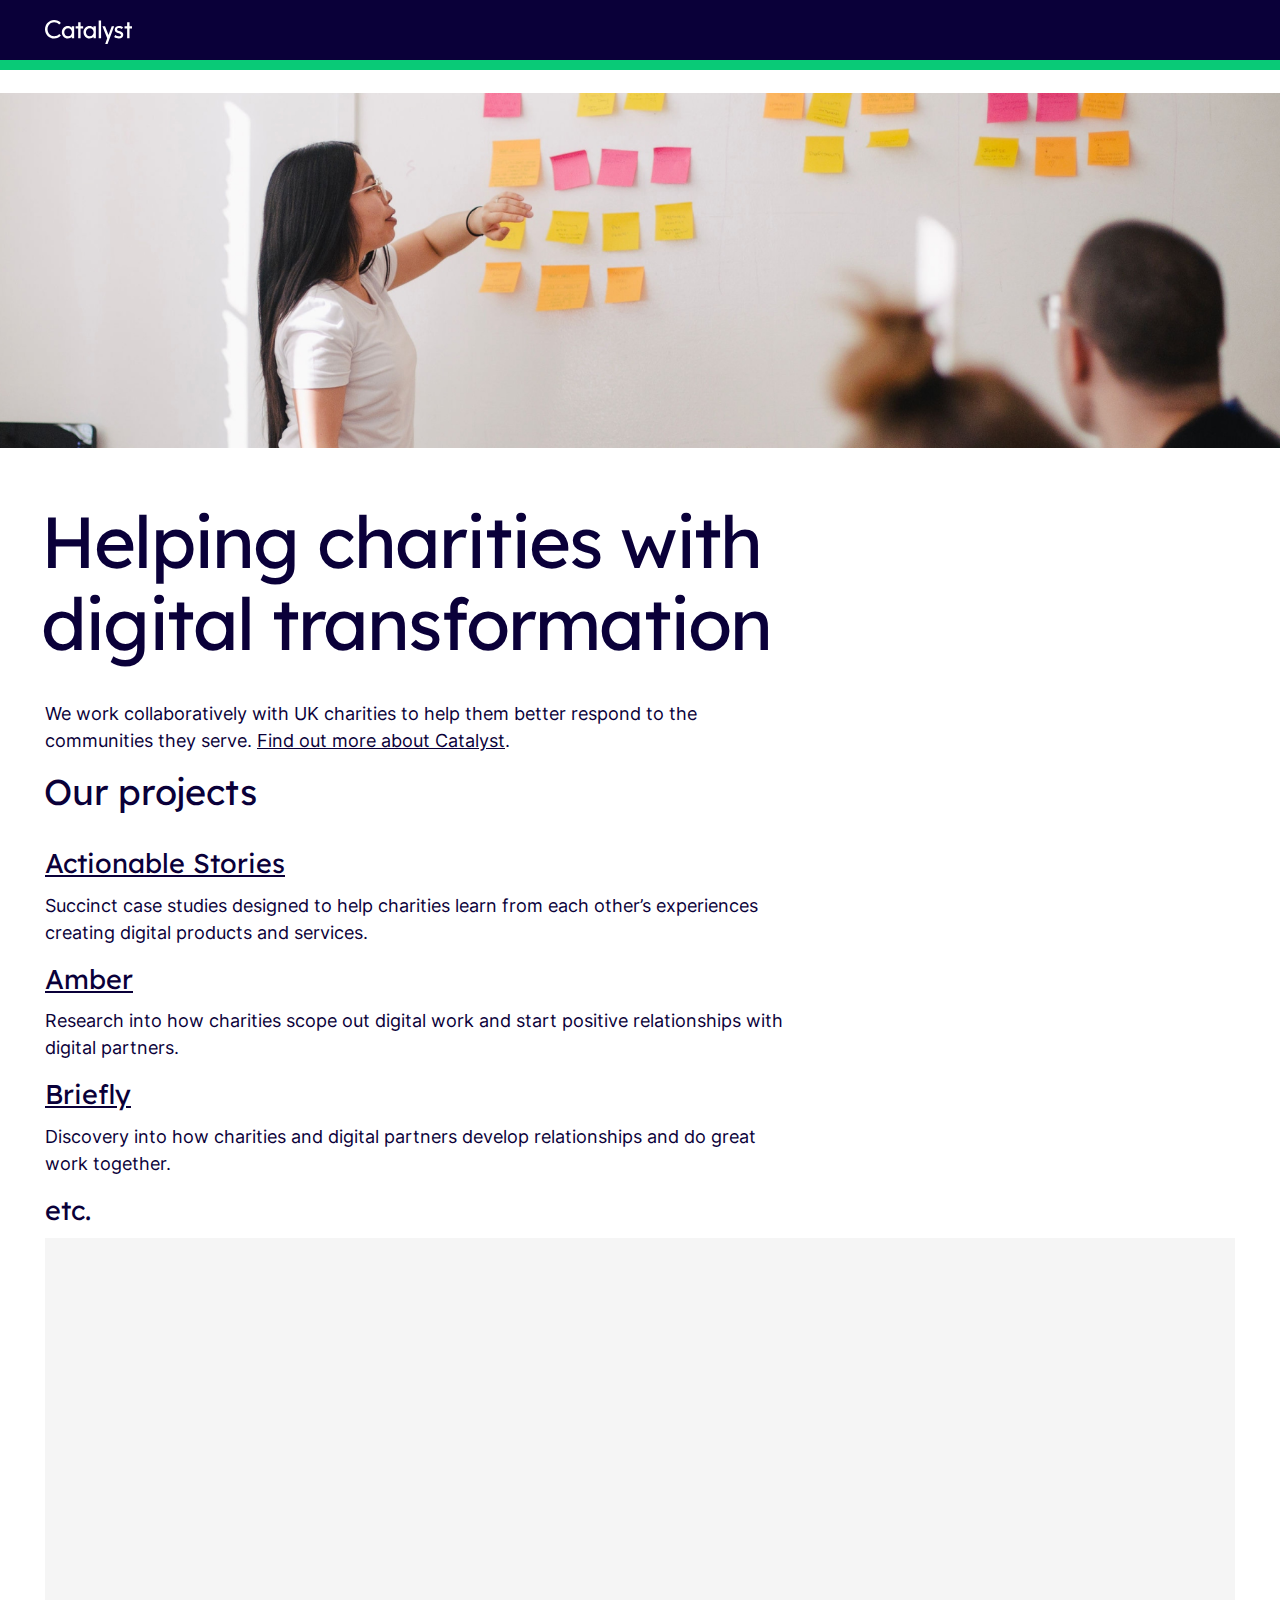
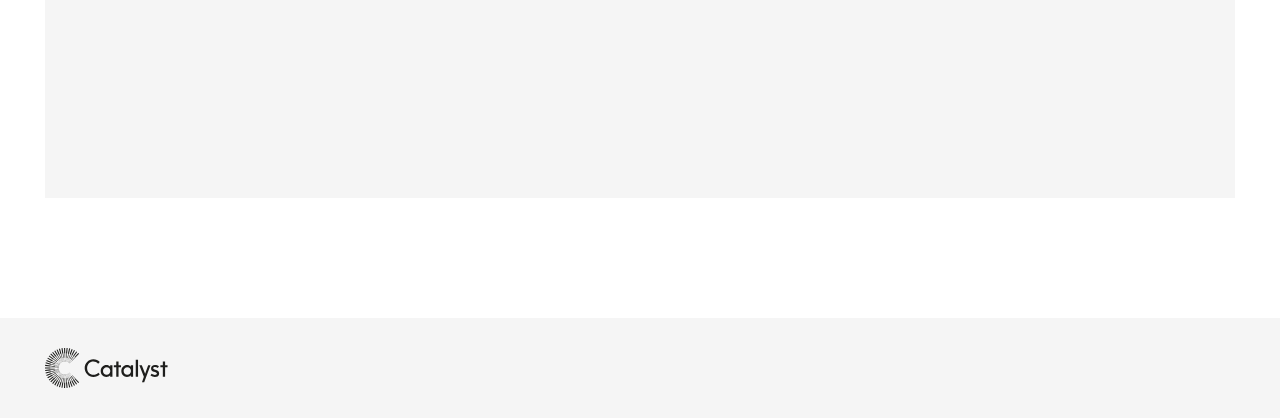
==== commit 6693d9a8: "Quick fixes to one-pager" ====
--- a/one-pager.html
+++ b/one-pager.html
@@ -33,7 +33,7 @@
   <main class="main">
 
     <div class="">
-      <div class="inner proto-spacer">
+      <div class="inner">
         <img src="assets/images/header-image.jpg" />
       </div>
     </div>
@@ -42,7 +42,7 @@
       <div class="grid-container">
         <div class="column-full-width">
           <div class="inner">
-            <h1 class="heading-extra-large proto-spacer space-by-0-5">Helping charities with digital transformation</h1>
+            <h1 class="heading-extra-large proto-spacer space-by-0-5 vertical-spacing-top">Helping charities with digital transformation</h1>
             <p class="body-copy proto-spacer space-by-2">We work collaboratively with UK charities to help them better respond to the communities they serve. <a href="#">Find out more about Catalyst</a>.</p>
           </div>
         </div>
--- a/assets/stylesheets/catalyst.css
+++ b/assets/stylesheets/catalyst.css
@@ -1,22 +1,4 @@
-.color-1 {
-  background-color: #ff5c5c; }
-
-.color-2 {
-  background-color: #ee7abb; }
-
-.color-3 {
-  background-color: #22cae1; }
-
-.color-4 {
-  background-color: #ffe8b4; }
-
-.color-5 {
-  background-color: #09CA77; }
-
-/* http://meyerweb.com/eric/tools/css/reset/ 
-   v2.0b1 | 201101 
-   NOTE: WORK IN PROGRESS
-   USE WITH CAUTION AND TEST WITH ABANDON */
+/* http://meyerweb.com/eric/tools/css/reset/  */
 html, body, div, span, applet, object, iframe,
 h1, h2, h3, h4, h5, h6, p, blockquote, pre,
 a, abbr, acronym, address, big, cite, code,
@@ -151,10 +133,8 @@
 a.button,
 .button {
   transition: background-color 0.4s ease;
-  font-size: 14px;
-  line-height: 24px;
-  text-transform: uppercase;
-  letter-spacing: 3px;
+  font-size: 16px;
+  line-height: 22px;
   font-family: "Inter-Semi-Bold", -apple-system, BlinkMacSystemFont, "Helvetica Neue", Helvetica, Arial, sans-serif;
   padding: 14px 17px 12px 17px;
   font-family: "Inter-Semi-Bold", -apple-system, BlinkMacSystemFont, "Helvetica Neue", Helvetica, Arial, sans-serif;
@@ -169,6 +149,12 @@
   text-align: center;
   text-decoration: none;
   width: 100%; }
+  @media screen and (min-width: 600px) {
+    input.button,
+    a.button,
+    .button {
+      font-size: 18px;
+      line-height: 27px; } }
   @media screen and (min-width: 600px) {
     input.button,
     a.button,
@@ -187,6 +173,14 @@
     text-shadow: none;
     text-decoration: none; }
 
+ul.horizontal-list li {
+  float: left;
+  list-style: none;
+  margin-right: 22.5px;
+  margin-top: 16px; }
+  ul.horizontal-list li:last-child {
+    margin-right: 0; }
+
 .phase-banner {
   font-size: 14px;
   line-height: 24px;
@@ -213,10 +207,190 @@
   text-align: center; }
   .phase-label.is-alpha {
     color: #fff;
-    background-color: #E34096; }
+    background-color: #D82B90; }
   .phase-label.is-beta {
     color: #fff;
-    background-color: #DF6300; }
+    background-color: #C75300; }
+  .phase-label.is-discovery {
+    color: #fff;
+    background-color: #0C9DEF; }
+  .phase-label.is-idea {
+    background-color: rgba(12, 157, 239, 0.25); }
+  .phase-label.is-live {
+    color: #fff;
+    background-color: #019B59; }
+  .phase-label.is-scoping {
+    background-color: rgba(12, 157, 239, 0.5); }
+
+ul.vertical-list {
+  margin-left: 0; }
+  ul.vertical-list li {
+    list-style: none;
+    padding: 4px 0; }
+
+.footer {
+  padding: 30px 0;
+  margin-top: 2em;
+  background-color: #f5f5f5; }
+
+.header {
+  width: 100%;
+  height: 70px;
+  top: 0;
+  z-index: 99;
+  border-bottom: 10px solid #09CA77;
+  background-color: #0a0039; }
+  .header .header-logo {
+    position: absolute;
+    top: 20px; }
+    .header .header-logo .logo {
+      height: 24px; }
+
+.main {
+  min-height: 700px;
+  padding-top: 15px; }
+  @media screen and (min-width: 960px) {
+    .main {
+      padding-top: 22.5px; } }
+
+.primary-navigation {
+  display: none; }
+  @media screen and (min-width: 960px) {
+    .primary-navigation {
+      display: block;
+      float: right; } }
+  .primary-navigation a {
+    font-size: 14px;
+    line-height: 24px;
+    font-family: "Inter-Semi-Bold", -apple-system, BlinkMacSystemFont, "Helvetica Neue", Helvetica, Arial, sans-serif;
+    color: #fff;
+    text-decoration: none; }
+    @media screen and (min-width: 600px) {
+      .primary-navigation a {
+        font-size: 16px;
+        line-height: 22px; } }
+    .primary-navigation a.is-active, .primary-navigation a:hover {
+      text-decoration: underline; }
+
+.vertical-spacing-bottom-0-25 {
+  margin-bottom: 7.5px; }
+  @media screen and (min-width: 600px) {
+    .vertical-spacing-bottom-0-25 {
+      margin-bottom: 15px; } }
+  @media screen and (min-width: 960px) {
+    .vertical-spacing-bottom-0-25 {
+      margin-bottom: 11.25px; } }
+  @media screen and (min-width: 1800px) {
+    .vertical-spacing-bottom-0-25 {
+      margin-bottom: 15px; } }
+
+.vertical-spacing-bottom-0-5 {
+  margin-bottom: 15px; }
+  @media screen and (min-width: 600px) {
+    .vertical-spacing-bottom-0-5 {
+      margin-bottom: 30px; } }
+  @media screen and (min-width: 960px) {
+    .vertical-spacing-bottom-0-5 {
+      margin-bottom: 22.5px; } }
+  @media screen and (min-width: 1800px) {
+    .vertical-spacing-bottom-0-5 {
+      margin-bottom: 30px; } }
+
+.vertical-spacing-bottom {
+  margin-bottom: 30px; }
+  @media screen and (min-width: 600px) {
+    .vertical-spacing-bottom {
+      margin-bottom: 60px; } }
+  @media screen and (min-width: 960px) {
+    .vertical-spacing-bottom {
+      margin-bottom: 45px; } }
+  @media screen and (min-width: 1800px) {
+    .vertical-spacing-bottom {
+      margin-bottom: 60px; } }
+
+.vertical-spacing-bottom-2 {
+  margin-bottom: 60px; }
+  @media screen and (min-width: 600px) {
+    .vertical-spacing-bottom-2 {
+      margin-bottom: 120px; } }
+  @media screen and (min-width: 960px) {
+    .vertical-spacing-bottom-2 {
+      margin-bottom: 90px; } }
+  @media screen and (min-width: 1800px) {
+    .vertical-spacing-bottom-2 {
+      margin-bottom: 120px; } }
+
+.vertical-spacing-bottom-3 {
+  margin-bottom: 90px; }
+  @media screen and (min-width: 600px) {
+    .vertical-spacing-bottom-3 {
+      margin-bottom: 180px; } }
+  @media screen and (min-width: 960px) {
+    .vertical-spacing-bottom-3 {
+      margin-bottom: 135px; } }
+  @media screen and (min-width: 1800px) {
+    .vertical-spacing-bottom-3 {
+      margin-bottom: 180px; } }
+
+.vertical-spacing-bottom-4 {
+  margin-bottom: 120px; }
+  @media screen and (min-width: 600px) {
+    .vertical-spacing-bottom-4 {
+      margin-bottom: 240px; } }
+  @media screen and (min-width: 960px) {
+    .vertical-spacing-bottom-4 {
+      margin-bottom: 180px; } }
+  @media screen and (min-width: 1800px) {
+    .vertical-spacing-bottom-4 {
+      margin-bottom: 240px; } }
+
+.vertical-spacing-top-0-25 {
+  margin-top: 7.5px; }
+  @media screen and (min-width: 600px) {
+    .vertical-spacing-top-0-25 {
+      margin-top: 15px; } }
+  @media screen and (min-width: 960px) {
+    .vertical-spacing-top-0-25 {
+      margin-top: 11.25px; } }
+  @media screen and (min-width: 1800px) {
+    .vertical-spacing-top-0-25 {
+      margin-top: 15px; } }
+
+.vertical-spacing-top-0-5 {
+  margin-top: 15px; }
+  @media screen and (min-width: 600px) {
+    .vertical-spacing-top-0-5 {
+      margin-top: 30px; } }
+  @media screen and (min-width: 960px) {
+    .vertical-spacing-top-0-5 {
+      margin-top: 22.5px; } }
+  @media screen and (min-width: 1800px) {
+    .vertical-spacing-top-0-5 {
+      margin-top: 30px; } }
+
+.vertical-spacing-top {
+  margin-top: 30px; }
+  @media screen and (min-width: 600px) {
+    .vertical-spacing-top {
+      margin-top: 60px; } }
+  @media screen and (min-width: 960px) {
+    .vertical-spacing-top {
+      margin-top: 45px; } }
+  @media screen and (min-width: 1800px) {
+    .vertical-spacing-top {
+      margin-top: 60px; } }
+
+.vertical-spacing-top-2 {
+  margin-top: 60px; }
+  @media screen and (min-width: 600px) {
+    .vertical-spacing-top-2 {
+      margin-top: 120px; } }
+  @media screen and (min-width: 960px) {
+    .vertical-spacing-top-2 {
+      margin-top: 90px; } }
+  @media screen and (min-width: 1800px) {
+    .vertical-spacing-top-2 {
+      margin-top: 120px; } }
 
 body {
   font-size: 16px;
@@ -229,148 +403,6 @@
     body {
       font-size: 18px;
       line-height: 27px; } }
-
-.logo {
-  display: block;
-  height: 40px; }
-
-.header-logo {
-  position: absolute;
-  top: 20px; }
-  .header-logo .logo {
-    height: 24px; }
-
-.header {
-  width: 100%;
-  height: 70px;
-  top: 0;
-  z-index: 99;
-  border-bottom: 10px solid #09CA77;
-  background-color: #0a0039; }
-
-.main {
-  min-height: 700px; }
-
-.footer {
-  padding: 30px 0;
-  margin-top: 2em;
-  background-color: #f5f5f5; }
-
-.type,
-.colors {
-  display: inline-block;
-  margin-top: 40px;
-  margin-bottom: 40px; }
-
-.type p {
-  margin-bottom: 15px; }
-
-.color-swatch {
-  border-radius: 50%;
-  display: block;
-  float: left;
-  width: 44px;
-  height: 44px;
-  margin-right: 11px; }
-  @media screen and (min-width: 960px) {
-    .color-swatch {
-      height: 88px;
-      width: 88px;
-      margin-right: 22px; } }
-
-.body-copy-small {
-  font-size: 14px;
-  line-height: 24px;
-  margin-bottom: 0; }
-  @media screen and (min-width: 600px) {
-    .body-copy-small {
-      font-size: 16px;
-      line-height: 22px; } }
-
-.body-copy-medium {
-  font-size: 16px;
-  line-height: 22px;
-  margin-bottom: 0; }
-  @media screen and (min-width: 600px) {
-    .body-copy-medium {
-      font-size: 18px;
-      line-height: 27px; } }
-
-.body-copy-large {
-  font-size: 18px;
-  line-height: 27px;
-  margin-bottom: 0; }
-  @media screen and (min-width: 600px) {
-    .body-copy-large {
-      font-size: 24px;
-      line-height: 34px; } }
-
-.heading-small {
-  font-feature-settings: "salt" on;
-  font-size: 24px;
-  line-height: 34px;
-  font-family: "LexendDeca-Regular", -apple-system, BlinkMacSystemFont, "Helvetica Neue", Helvetica, Arial, sans-serif;
-  margin-bottom: 0; }
-  @media screen and (min-width: 600px) {
-    .heading-small {
-      font-size: 27px;
-      line-height: 30px; } }
-
-.heading-medium {
-  font-feature-settings: "salt" on;
-  font-size: 27px;
-  line-height: 30px;
-  font-family: "LexendDeca-Regular", -apple-system, BlinkMacSystemFont, "Helvetica Neue", Helvetica, Arial, sans-serif;
-  margin-left: -1px;
-  margin-bottom: 0; }
-  @media screen and (min-width: 600px) {
-    .heading-medium {
-      font-size: 36px;
-      line-height: 40px;
-      letter-spacing: -0.006125em; } }
-
-.heading-large {
-  font-feature-settings: "salt" on;
-  font-size: 36px;
-  line-height: 40px;
-  letter-spacing: -0.0125em;
-  font-family: "LexendDeca-Regular", -apple-system, BlinkMacSystemFont, "Helvetica Neue", Helvetica, Arial, sans-serif;
-  margin-left: -2px;
-  margin-bottom: 0; }
-  @media screen and (min-width: 960px) {
-    .heading-large {
-      font-size: 48px;
-      line-height: 50px; } }
-
-.heading-extra-large {
-  font-feature-settings: "salt" on;
-  font-size: 36px;
-  line-height: 40px;
-  letter-spacing: -0.025em;
-  font-family: "LexendDeca-Regular", -apple-system, BlinkMacSystemFont, "Helvetica Neue", Helvetica, Arial, sans-serif;
-  margin-left: -4px;
-  margin-bottom: 0;
-  max-width: 800px; }
-  @media screen and (min-width: 600px) {
-    .heading-extra-large {
-      font-size: 48px;
-      line-height: 50px; } }
-  @media screen and (min-width: 960px) {
-    .heading-extra-large {
-      font-size: 72px;
-      line-height: 82px; } }
-
-.ui-copy {
-  font-size: 14px;
-  line-height: 24px;
-  text-transform: uppercase;
-  letter-spacing: 3px;
-  font-family: "LexendDeca-Regular", -apple-system, BlinkMacSystemFont, "Helvetica Neue", Helvetica, Arial, sans-serif;
-  text-transform: uppercase;
-  letter-spacing: 1px; }
-
-.tabular-numbers {
-  font-variant-numeric: tabular-nums; }
 
 h1 {
   font-feature-settings: "salt" on;
@@ -434,8 +466,8 @@
   margin-left: 20px;
   margin-bottom: 1em; }
 
-ul ul {
-  margin-bottom: 0; }
+li {
+  max-width: 740px; }
 
 a {
   color: #0a0039;
@@ -448,6 +480,95 @@
 img {
   width: 100%; }
 
+.body-copy-small {
+  font-size: 14px;
+  line-height: 24px; }
+  @media screen and (min-width: 600px) {
+    .body-copy-small {
+      font-size: 16px;
+      line-height: 22px; } }
+
+.body-copy-medium {
+  font-size: 16px;
+  line-height: 22px; }
+  @media screen and (min-width: 600px) {
+    .body-copy-medium {
+      font-size: 18px;
+      line-height: 27px; } }
+
+.body-copy-large {
+  font-size: 18px;
+  line-height: 27px; }
+  @media screen and (min-width: 600px) {
+    .body-copy-large {
+      font-size: 24px;
+      line-height: 34px; } }
+
+.heading-small {
+  font-feature-settings: "salt" on;
+  font-size: 24px;
+  line-height: 34px;
+  font-family: "LexendDeca-Regular", -apple-system, BlinkMacSystemFont, "Helvetica Neue", Helvetica, Arial, sans-serif; }
+  @media screen and (min-width: 600px) {
+    .heading-small {
+      font-size: 27px;
+      line-height: 30px; } }
+
+.heading-medium {
+  font-feature-settings: "salt" on;
+  font-size: 27px;
+  line-height: 30px;
+  font-family: "LexendDeca-Regular", -apple-system, BlinkMacSystemFont, "Helvetica Neue", Helvetica, Arial, sans-serif;
+  margin-left: -1px; }
+  @media screen and (min-width: 600px) {
+    .heading-medium {
+      font-size: 36px;
+      line-height: 40px;
+      letter-spacing: -0.006125em; } }
+
+.heading-large {
+  font-feature-settings: "salt" on;
+  font-size: 36px;
+  line-height: 40px;
+  letter-spacing: -0.0125em;
+  font-family: "LexendDeca-Regular", -apple-system, BlinkMacSystemFont, "Helvetica Neue", Helvetica, Arial, sans-serif;
+  margin-left: -2px; }
+  @media screen and (min-width: 960px) {
+    .heading-large {
+      font-size: 48px;
+      line-height: 50px; } }
+
+.heading-extra-large {
+  font-feature-settings: "salt" on;
+  font-size: 36px;
+  line-height: 40px;
+  letter-spacing: -0.025em;
+  font-family: "LexendDeca-Regular", -apple-system, BlinkMacSystemFont, "Helvetica Neue", Helvetica, Arial, sans-serif;
+  margin-left: -4px;
+  max-width: 800px; }
+  @media screen and (min-width: 600px) {
+    .heading-extra-large {
+      font-size: 48px;
+      line-height: 50px; } }
+  @media screen and (min-width: 960px) {
+    .heading-extra-large {
+      font-size: 72px;
+      line-height: 82px; } }
+
+.ui-copy {
+  font-size: 16px;
+  line-height: 22px;
+  font-family: "LexendDeca-Regular", -apple-system, BlinkMacSystemFont, "Helvetica Neue", Helvetica, Arial, sans-serif;
+  text-transform: uppercase;
+  letter-spacing: 1px; }
+  @media screen and (min-width: 600px) {
+    .ui-copy {
+      font-size: 18px;
+      line-height: 27px; } }
+
+.tabular-numbers {
+  font-variant-numeric: tabular-nums; }
+
 .small {
   font-size: 14px;
   line-height: 24px; }
@@ -465,148 +586,35 @@
 .bottom-border-2 {
   border-bottom: 2px solid rgba(10, 0, 57, 0.1); }
 
-.pipeline-item {
-  position: relative; }
-
-.vertical-spacing-bottom-0-25 {
-  margin-bottom: 7.5px; }
-  @media screen and (min-width: 600px) {
-    .vertical-spacing-bottom-0-25 {
-      margin-bottom: 15px; } }
-  @media screen and (min-width: 960px) {
-    .vertical-spacing-bottom-0-25 {
-      margin-bottom: 11.25px; } }
-  @media screen and (min-width: 1800px) {
-    .vertical-spacing-bottom-0-25 {
-      margin-bottom: 15px; } }
-
-.vertical-spacing-bottom-0-5 {
+.logo {
+  display: block;
+  height: 40px; }
+
+.proto-type,
+.proto-colors {
+  display: inline-block;
+  margin-top: 40px;
+  margin-bottom: 40px; }
+
+.proto-type p {
   margin-bottom: 15px; }
-  @media screen and (min-width: 600px) {
-    .vertical-spacing-bottom-0-5 {
-      margin-bottom: 30px; } }
-  @media screen and (min-width: 960px) {
-    .vertical-spacing-bottom-0-5 {
-      margin-bottom: 22.5px; } }
-  @media screen and (min-width: 1800px) {
-    .vertical-spacing-bottom-0-5 {
-      margin-bottom: 30px; } }
-
-.vertical-spacing-bottom {
-  margin-bottom: 30px; }
-  @media screen and (min-width: 600px) {
-    .vertical-spacing-bottom {
-      margin-bottom: 60px; } }
-  @media screen and (min-width: 960px) {
-    .vertical-spacing-bottom {
-      margin-bottom: 45px; } }
-  @media screen and (min-width: 1800px) {
-    .vertical-spacing-bottom {
-      margin-bottom: 60px; } }
-
-.vertical-spacing-bottom-2 {
-  margin-bottom: 60px; }
-  @media screen and (min-width: 600px) {
-    .vertical-spacing-bottom-2 {
-      margin-bottom: 120px; } }
-  @media screen and (min-width: 960px) {
-    .vertical-spacing-bottom-2 {
-      margin-bottom: 90px; } }
-  @media screen and (min-width: 1800px) {
-    .vertical-spacing-bottom-2 {
-      margin-bottom: 120px; } }
-
-.vertical-spacing-bottom-3 {
-  margin-bottom: 90px; }
-  @media screen and (min-width: 600px) {
-    .vertical-spacing-bottom-3 {
-      margin-bottom: 180px; } }
-  @media screen and (min-width: 960px) {
-    .vertical-spacing-bottom-3 {
-      margin-bottom: 135px; } }
-  @media screen and (min-width: 1800px) {
-    .vertical-spacing-bottom-3 {
-      margin-bottom: 180px; } }
-
-.vertical-spacing-bottom-4 {
-  margin-bottom: 120px; }
-  @media screen and (min-width: 600px) {
-    .vertical-spacing-bottom-4 {
-      margin-bottom: 240px; } }
-  @media screen and (min-width: 960px) {
-    .vertical-spacing-bottom-4 {
-      margin-bottom: 180px; } }
-  @media screen and (min-width: 1800px) {
-    .vertical-spacing-bottom-4 {
-      margin-bottom: 240px; } }
-
-.vertical-spacing-top-0-25 {
-  margin-top: 7.5px; }
-  @media screen and (min-width: 600px) {
-    .vertical-spacing-top-0-25 {
-      margin-top: 15px; } }
-  @media screen and (min-width: 960px) {
-    .vertical-spacing-top-0-25 {
-      margin-top: 11.25px; } }
-  @media screen and (min-width: 1800px) {
-    .vertical-spacing-top-0-25 {
-      margin-top: 15px; } }
-
-.vertical-spacing-top-0-5 {
-  margin-top: 15px; }
-  @media screen and (min-width: 600px) {
-    .vertical-spacing-top-0-5 {
-      margin-top: 30px; } }
-  @media screen and (min-width: 960px) {
-    .vertical-spacing-top-0-5 {
-      margin-top: 22.5px; } }
-  @media screen and (min-width: 1800px) {
-    .vertical-spacing-top-0-5 {
-      margin-top: 30px; } }
-
-.vertical-spacing-top {
-  margin-top: 30px; }
-  @media screen and (min-width: 600px) {
-    .vertical-spacing-top {
-      margin-top: 60px; } }
-  @media screen and (min-width: 960px) {
-    .vertical-spacing-top {
-      margin-top: 45px; } }
-  @media screen and (min-width: 1800px) {
-    .vertical-spacing-top {
-      margin-top: 60px; } }
-
-.vertical-spacing-top-2 {
-  margin-top: 60px; }
-  @media screen and (min-width: 600px) {
-    .vertical-spacing-top-2 {
-      margin-top: 120px; } }
-  @media screen and (min-width: 960px) {
-    .vertical-spacing-top-2 {
-      margin-top: 90px; } }
-  @media screen and (min-width: 1800px) {
-    .vertical-spacing-top-2 {
-      margin-top: 120px; } }
+
+.proto-color-swatch {
+  border-radius: 50%;
+  display: block;
+  float: left;
+  width: 44px;
+  height: 44px;
+  margin-right: 11px; }
+  @media screen and (min-width: 960px) {
+    .proto-color-swatch {
+      height: 88px;
+      width: 88px;
+      margin-right: 22px; } }
 
 .proto-style-block {
   display: block;
   margin-bottom: 120px; }
-
-.proto-spacer {
-  margin-bottom: 30px; }
-  @media screen and (min-width: 960px) {
-    .proto-spacer {
-      margin-bottom: 45px; } }
-  .proto-spacer.space-by-0-5 {
-    margin-bottom: 15px; }
-    @media screen and (min-width: 960px) {
-      .proto-spacer.space-by-0-5 {
-        margin-bottom: 22.5px; } }
-  .proto-spacer.space-by-2 {
-    margin-bottom: 45px; }
-    @media screen and (min-width: 960px) {
-      .proto-spacer.space-by-2 {
-        margin-bottom: 90px; } }
 
 .proto-background {
   min-height: 140px;
@@ -614,6 +622,31 @@
   .proto-background.tall {
     min-height: 500px; }
 
+.proto-color-1 {
+  background-color: #ff5c5c; }
+
+.proto-color-2 {
+  background-color: #ee7abb; }
+
+.proto-color-3 {
+  background-color: #22cae1; }
+
+.proto-color-4 {
+  background-color: #ffe8b4; }
+
+.proto-color-5 {
+  background-color: #09CA77; }
+
+.pipeline-item {
+  position: relative; }
+  .pipeline-item .phase-label {
+    position: absolute;
+    right: 0;
+    top: 4px; }
+    @media screen and (min-width: 960px) {
+      .pipeline-item .phase-label {
+        top: 8px; } }
+
 .proto-pipeline-phase {
   width: 50%;
   margin-bottom: 15px; }
@@ -631,16 +664,16 @@
   line-height: 22px;
   display: inline-block;
   width: 100%;
-  border-top: 10px solid #E34096;
+  border-top: 10px solid #D82B90;
   padding-top: 5px; }
   @media screen and (min-width: 600px) {
     .phase-title {
       font-size: 18px;
       line-height: 27px; } }
   .phase-title.is-alpha {
-    border-color: #E34096; }
+    border-color: #D82B90; }
   .phase-title.is-beta {
-    border-color: #DF6300; }
+    border-color: #C75300; }
   .phase-title.is-discovery {
     border-color: #0C9DEF; }
   .phase-title.is-idea {
